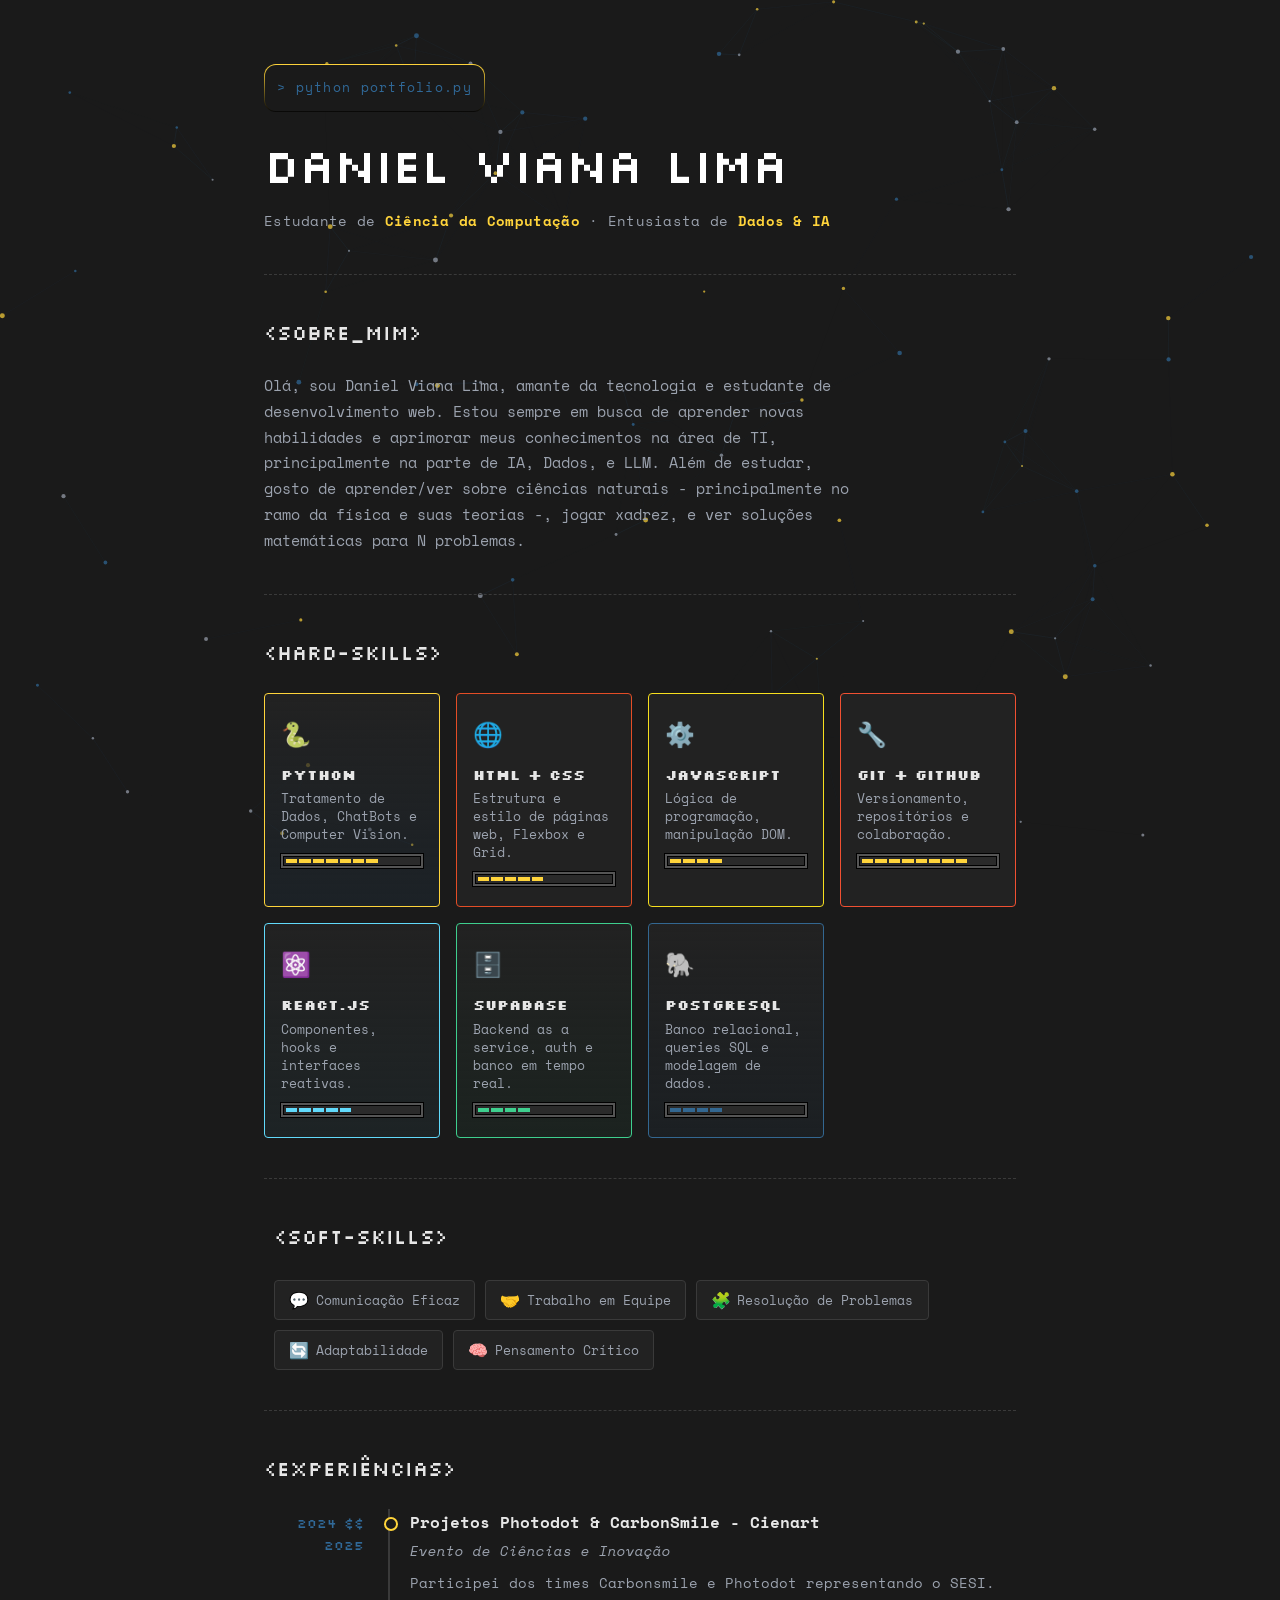
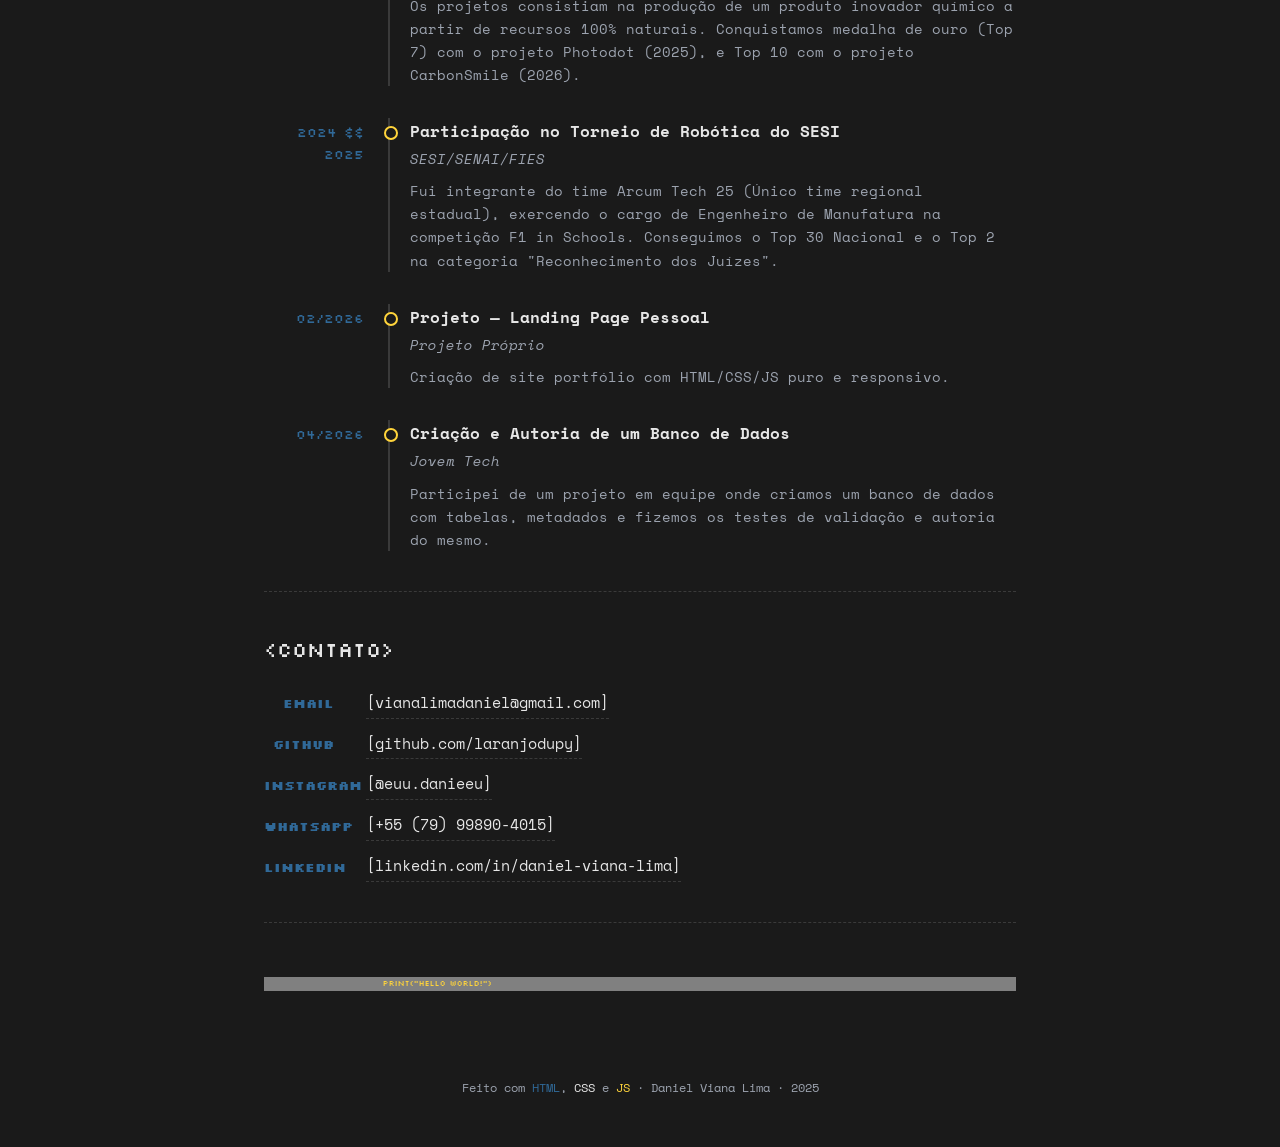
==== index.html @ 870e1e07 "fetch: atualizando algumas informações mal-feitas" ====
<!DOCTYPE html>
<html lang="pt-BR">
<head>
  <meta charset="UTF-8">
  <meta name="viewport" content="width=device-width, initial-scale=1.0">
  <title>Portfólio — Daniel</title>
  
  <!-- Importando Fontes Pixeladas e de Terminal -->
  <link rel="preconnect" href="https://fonts.googleapis.com">
  <link rel="preconnect" href="https://fonts.gstatic.com" crossorigin>
  <link href="https://fonts.googleapis.com/css2?family=Silkscreen:wght@400;700&family=Space+Mono:wght@400;700&display=swap" rel="stylesheet">
  <link rel="stylesheet" href="style.css">
  
</head>

<body>
  <!-- O Canvas para o background ficará no body para ficar no fundo dele-->
  <canvas id="bg-canvas"></canvas>

  <div class="container">
    
    <header>
      <div class="header-top borda-animada">
        <span class="prompt">&gt; python portfolio.py</span>
      </div>
      <h1 class="nome">Daniel Viana Lima</h1>
      <p class="cargo">
        Estudante de <em>Ciência da Computação</em> · Entusiasta de <em>Dados &amp; IA</em>
      </p>

    <hr class="divisor">

    <section class="sobre fade-section">
        <h2 class="secao-titulo">&lt;Sobre_Mim&gt;</h2>
        <p>
          Olá, sou Daniel Viana Lima, amante da tecnologia e estudante de desenvolvimento web. Estou sempre em busca de aprender novas habilidades e aprimorar meus conhecimentos na área de TI, principalmente na parte de IA, Dados, e LLM. Além de estudar, gosto de aprender/ver sobre ciências naturais - principalmente no ramo da física e suas teorias -, jogar xadrez, e ver soluções matemáticas para N problemas.
        </p>
    </section>

    <hr class="divisor">

    <section class="habilidades fade-section">
      <h2 class="secao-titulo">&lt;Hard-Skills&gt;</h2>
      <div class="habilidades-grid">
        
        <!-- [MOD] id adicionado para ativar o estilo #python_card já existente no CSS -->
        <div class="card-habilidade" id="python_card">
          <span class="icone">🐍</span>
          <h3>Python</h3>
          <p>Tratamento de Dados, ChatBots e Computer Vision.</p>
          <div class="container-barrinha style='max-width=100%'">
            <div class="barrinha-conhecimento" style="--conhecimento:1;">
              <span class="pixel"></span>
              <span class="pixel"></span>
              <span class="pixel"></span>
              <span class="pixel"></span>
              <span class="pixel"></span>
              <span class="pixel"></span>
              <span class="pixel"></span>
            </div>
          </div>
        </div>

        <!-- [MOD] id adicionado para borda colorida -->
        <div class="card-habilidade" id="card-html">
          <span class="icone">🌐</span>
          <h3>HTML + CSS</h3>
          <p>Estrutura e estilo de páginas web, Flexbox e Grid.</p>
          <div class="container-barrinha style='max-width=100%'">
            <div class="barrinha-conhecimento" style="--conhecimento: 1;">
              <span class="pixel"></span>
              <span class="pixel"></span>
              <span class="pixel"></span>
              <span class="pixel"></span>
              <span class="pixel"></span>
            </div>
          </div>
        </div>

        <!-- [MOD] id adicionado para borda colorida -->
        <div class="card-habilidade" id="card-js">
          <span class="icone">⚙️</span>
          <h3>JavaScript</h3>
          <p>Lógica de programação, manipulação DOM.</p>
          <div class="container-barrinha style='max-width=100%'">
            <div class="barrinha-conhecimento" style="--conhecimento: 1;">
              <span class="pixel"></span>
              <span class="pixel"></span>
              <span class="pixel"></span>
              <span class="pixel"></span>
            </div>
          </div>
        </div>

        <!-- [MOD] id adicionado para borda colorida -->
        <div class="card-habilidade" id="card-git">
          <span class="icone">🔧</span>
          <h3>Git + GitHub</h3>
          <p>Versionamento, repositórios e colaboração.</p>
          <div class="container-barrinha style='max-width=100%'">
            <div class="barrinha-conhecimento" style="--conhecimento: 1;">
              <span class="pixel"></span>
              <span class="pixel"></span>
              <span class="pixel"></span>
              <span class="pixel"></span>
              <span class="pixel"></span>
              <span class="pixel"></span>
              <span class="pixel"></span>
              <span class="pixel"></span>
            </div>
          </div>
        </div>

        <!-- [MOD] Card novo: React.js -->
        <div class="card-habilidade" id="card-react">
          <span class="icone">⚛️</span>
          <h3>React.js</h3>
          <p>Componentes, hooks e interfaces reativas.</p>
          <div class="container-barrinha">
            <div class="barrinha-conhecimento barrinha-react" style="--conhecimento: 1;">
              <span class="pixel"></span>
              <span class="pixel"></span>
              <span class="pixel"></span>
              <span class="pixel"></span>
              <span class="pixel"></span>
            </div>
          </div>
        </div>

        <!-- [MOD] Card novo: Supabase -->
        <div class="card-habilidade" id="card-supabase">
          <span class="icone">🗄️</span>
          <h3>Supabase</h3>
          <p>Backend as a service, auth e banco em tempo real.</p>
          <div class="container-barrinha">
            <div class="barrinha-conhecimento barrinha-supabase" style="--conhecimento: 1;">
              <span class="pixel"></span>
              <span class="pixel"></span>
              <span class="pixel"></span>
              <span class="pixel"></span>
            </div>
          </div>
        </div>

        <!-- [MOD] Card novo: PostgreSQL -->
        <div class="card-habilidade" id="card-postgres">
          <span class="icone">🐘</span>
          <h3>PostgreSQL</h3>
          <p>Banco relacional, queries SQL e modelagem de dados.</p>
          <div class="container-barrinha">
            <div class="barrinha-conhecimento barrinha-postgres" style="--conhecimento: 1;">
              <span class="pixel"></span>
              <span class="pixel"></span>
              <span class="pixel"></span>
              <span class="pixel"></span>
            </div>
          </div>
        </div>

      </div>
    </section>
    <hr class="divisor">
    <!-- SoftSkills (pegando de inspiração o portfolio do professor), vou trabalhar com cards também-->
     <section class="softskills">

      <div class="sskills">
        <h2 class="secao-titulo">&lt;Soft-Skills&gt;</h2>
        <!-- [MOD] soft-skills virou grade de caixas com ícone e hover -->
        <ul class="softskills-lista">
          <li class="softskill-item"><span class="sskill-icone">💬</span>Comunicação Eficaz</li>
          <li class="softskill-item"><span class="sskill-icone">🤝</span>Trabalho em Equipe</li>
          <li class="softskill-item"><span class="sskill-icone">🧩</span>Resolução de Problemas</li>
          <li class="softskill-item"><span class="sskill-icone">🔄</span>Adaptabilidade</li>
          <li class="softskill-item"><span class="sskill-icone">🧠</span>Pensamento Crítico</li>
        </ul>

      </div>
     </section>
    <hr class="divisor">

    <section class="experiencias fade-section">
      <h2 class="secao-titulo">&lt;Experiências&gt;</h2>
      <ul class="experiencias-lista">

        <li class="experiencia-item">
          <span class="exp-data">2024 &amp;&amp; 2025</span>
          <div class="exp-conteudo">
            <h3 class="exp-cargo">Projetos Photodot & CarbonSmile - Cienart</h3>
            <span class="exp-empresa">Evento de Ciências e Inovação</span>
            <p class="exp-descricao">Participei dos times Carbonsmile e Photodot representando o SESI. Os projetos consistiam na produção de um produto inovador químico a partir de recursos 100% naturais. Conquistamos medalha de ouro (Top 7) com o projeto Photodot (2025), e Top 10 com o projeto CarbonSmile (2026).</p>
          </div>
        </li>
        
        <!-- [MOD] Experiência nova — edite data, cargo, empresa e descrição -->
        <li class="experiencia-item">
          <span class="exp-data">2024 &amp;&amp; 2025</span>
          <div class="exp-conteudo">
            <h3 class="exp-cargo">Participação no Torneio de Robótica do SESI</h3>
            <span class="exp-empresa">SESI/SENAI/FIES</span>
            <p class="exp-descricao">Fui integrante do time Arcum Tech 25 (Único time regional estadual), exercendo o cargo de Engenheiro de Manufatura na competição F1 in Schools. Conseguimos o Top 30 Nacional e o Top 2 na categoria "Reconhecimento dos Juízes".</p>
          </div>
        </li>

        <li class="experiencia-item">
          <span class="exp-data">02/2026</span>
          <div class="exp-conteudo">
            <h3 class="exp-cargo">Projeto — Landing Page Pessoal</h3>
            <span class="exp-empresa">Projeto Próprio</span>
            <p class="exp-descricao">Criação de site portfólio com HTML/CSS/JS puro e responsivo.</p>
          </div>
        </li>


        <!-- [MOD] Experiência nova — edite data, cargo, empresa e descrição -->
        <li class="experiencia-item">
          <span class="exp-data">04/2026</span>
          <div class="exp-conteudo">
            <h3 class="exp-cargo">Criação e Autoria de um Banco de Dados</h3>
            <span class="exp-empresa">Jovem Tech</span>
            <p class="exp-descricao">Participei de um projeto em equipe onde criamos um banco de dados com tabelas, metadados e fizemos os testes de validação e autoria do mesmo.</p>
          </div>
        </li>
      </ul>
    </section>

    <hr class="divisor">

    <section class="contato fade-section">
      <h2 class="secao-titulo">&lt;Contato&gt;</h2>
      <ul class="contato-lista">
        <li>
          <span class="rotulo">Email</span>
          <a href="mailto:vianalimadaniel@gmail.com">[vianalimadaniel@gmail.com]</a>
        </li>
        <li>
          <span class="rotulo">GitHub</span>
          <a href="https://github.com/laranjodupy" target="_blank">[github.com/laranjodupy]</a>
        </li>
        <li>
          <span class="rotulo">Instagram</span>
          <a href="https://instagram.com/euu.danieeu" target="_blank" id="texto-rotulo">[@euu.danieeu]</a>
        </li>
        <!-- [MOD] contato WhatsApp adicionado -->
        <li>
          <span class="rotulo">WhatsApp</span>
          <a href="https://wa.me/5579998904015" target="_blank">[+55 (79) 99890-4015]</a>
        </li>
        <!-- [MOD] contato LinkedIn adicionado -->
        <li>
          <span class="rotulo">LinkedIn</span>
          <a href="https://www.linkedin.com/in/daniel-viana-lima-850b252ba/" target="_blank">[linkedin.com/in/daniel-viana-lima]</a>
        </li>
      </ul>
    </section>

    <hr class="divisor">
    <marquee direction="right" behavior="scroll" scrollamount="10" class="marquee">
    print("Hello World!")</marquee> <!-- Aprendendo a colocar a faixa que passa pra os lados ksakaks-->
    </header>
    <footer class="fade-section">
      <p>Feito com <span style="color: var(--python-azul)">HTML</span>, <span style="color: var(--cor-texto)">CSS</span> e <span style="color: var(--python-amarelo)">JS</span> · Daniel Viana Lima · 2025</p>
    </footer>

  </div>
  <script src='script.js' defer></script>
  <!--Aprendi que esse defer ai na tag script garante que o arquivo js só vai ser carregado após o DOM, mas o DOMContentLoaded dentro do js já é uma tomada de segurança extra-->
</body>
</html>
---- style.css ----
/* =====================================================
   VARIÁVEIS GLOBAIS
   Tema Retrô Python - Dark Mode
===================================================== */

/*Tasks: (organizado por prioridade e separado por opção de fazer, nível de vontade ou conhecimento, e quantidade de tempo ksakskaks)
----------------------PRINCIPAIS-----------------------------------------

Colocar Header animado (algum comando aí que começa com m e da pra fazer no html sem choro) # FEITO!
Deixar o site mais pixelado (bordas, fundo sendo um wallpaper ou coisa parecida)  #FEITO!
Colocar uma seção de SOFTSKILLS que nem a do professor kkaksaks #feito mas incompleto
Deixar o site mais gamificado( barrinhas de conheicimento, barrinhas de conhecimento também pra denotar nível de conhecimento nas divs de cards-habilidade) #FEITO!
Adicionar um efeito de "carregamento" ou "boot" no início, como se o site estivesse iniciando um sistema operacional 
Colocar alguma animação de jogo da cobrinha de fundo ou algo parecido (relacionado ao python)
-------------------------ACHOQUEDÁ---------------------------------
Adicionar um canvas com partículas ou algo do tipo para dar um efeito mais dinâmico #FEITO!
Adicionar um efeito de glitch ou scanline para dar um toque mais "tech"
Adicionar um efeito de "terminal" onde o texto aparece como se estivesse sendo digitado
------------------------------ Organização ------------------------
Colocar as cores avulsas pelo código dentro da :root e evitar encher de cores.

*/
:root {
  /* Fundo Escuro (Estilo Terminal) */
  --cor-fundo:        #1a1a1a;
  --cor-fundo-suave:  #222222; /* Para cards */
  
  /* Texto e Contraste */
  --cor-texto:        #e6e6e6; /* Cinza bem claro, quase branco */
  --cor-texto-sec:    #9ca3af; /* Cinza médio para metadados */
  
  /* Cores Oficiais Python (Blue & Yellow) */
  --python-azul:      #306998;
  --python-amarelo:   #FFD43B;
  --cor-destaque:     var(--python-amarelo); /* Acento principal */

  /* Bordas */
  --cor-borda:        #3a3a3a;

  /* Fontes */
  --fonte-titulo:     'Silkscreen', monospace;
  --fonte-corpo:      'Space Mono', monospace;

  /* Layout */
  --largura-max:      800px; /* Aumentei um pouco para melhor leitura */
  --espacamento:      2.5rem;

  /* [MOD] Cores das tecnologias novas e existentes — centralizadas na :root */
  --cor-html:         #e44d26;
  --cor-js:           #f7df1e;
  --cor-git:          #f05032;
  --cor-react:        #61dafb;
  --cor-supabase:     #3ecf8e;
  --cor-postgres:     #336791;
}

/* =====================================================
   RESET BÁSICO
===================================================== */
* {
  margin: 0;
  padding: 0;
  box-sizing: border-box;
}

/* =====================================================
   HTML DA PÁGINA
===================================================== */
html {
  cursor: url('imagens/cursorpy.png'), auto;
  
}

/* Seus hovers continuam funcionando normalmente */
a:hover, button:hover, .card-habilidade:hover {
  cursor: url('imagens/cursorpy.png'), auto; /* ou text, grab, etc. */
}

/* =====================================================
   CORPO DA PÁGINA
===================================================== */
body {
  background-color: var(--cor-fundo);
  color: var(--cor-texto);
  font-family: var(--fonte-corpo);
  font-size: 15px; /* Um pouco menor para fontes monoespaçadas */
  line-height: 1.7;
  overflow-x: hidden; /* Evita scroll horizontal acidental */
}

#bg-canvas {
  position: fixed;        /* 🔑 Relativo à viewport, não ao documento */
  top: 0;
  left: 0;
  width: 100vw;
  height: 100vh;
  z-index: -1;            /* Fica atrás do conteúdo, mas acima do fundo do body */
  pointer-events: none;   /* Permite clicar/selecionar texto por cima */
  display: block;         /* Remove o espaçamento inline padrão de <canvas> */
}

/* Container central */
.container {
  max-width: var(--largura-max);
  margin: 0 auto;
  padding: 0 1.5rem;
  position: relative;
  z-index: 1; /* Garante que o conteúdo fique acima do canvas */
}

/* Linha divisória */
.divisor {
  border: none;
  border-top: 1px dashed var(--cor-borda); /* Dashed para estilo tech/retrô */
  margin: var(--espacamento) 0;
}

/* =====================================================
   CABEÇALHO
===================================================== */
header {
  padding: 4rem 0 2rem;
}

/* Prompt de comando simulado */
.header-top {
  margin-bottom: 1.5rem;
  font-size: 0.8rem;
  color: var(--python-azul);
  letter-spacing: 0.1em;
}
.marquee {
  font-family: var(--fonte-titulo);
  font-size: 0.5rem;
  color: var(--cor-destaque);
  margin-top: 0.9rem;
  background-color: grey;
}
.nome {
  font-family: var(--fonte-titulo);
  font-size: clamp(2rem, 5vw, 3rem);
  font-weight: 400;
  line-height: 1.2;
  letter-spacing: -1px;
  margin-bottom: 1rem;
  color: #ffffff; /* Branco puro para máximo destaque no fundo escuro */
}

.cargo {
  font-size: 0.9rem;
  font-weight: 400;
  color: var(--cor-texto-sec);
  letter-spacing: 0.02em;
}

.cargo em {
  font-style: normal; /* Space Mono já tem um visual técnico */
  font-weight: 700;
  color: var(--cor-destaque);
}

/* =====================================================
   TÍTULOS DE SEÇÃO
===================================================== */
.secao-titulo {
  font-family: var(--fonte-titulo);
  font-size: 1.25rem; /* Tamanho ajustado para pixel fonts não ficarem gigantes */
  font-weight: 400;
  margin-bottom: 1.5rem;
  color: var(--cor-texto);
}

/* =====================================================
   SEÇÃO: SOBRE MIM
===================================================== */
.sobre p {
  color: var(--cor-texto-sec);
  font-size: 0.95rem;
  max-width: 65ch; /* Otimizado para leitura */
}

.borda-animada {
  padding: 12px;
  height: fit-content;
  width: fit-content;
  border: 1px solid #0000;
  border-radius: 12px;
  background: linear-gradient(#1a1a1a, #1a1a1a) padding-box, linear-gradient(
        var(--angle),
        #070707,
        #FFD43B
      ) border-box;
  animation: 8s rotate linear infinite;
}
@keyframes rotate {
  to {
    --angle: 360deg;
  }
}


@property --angle{
  syntax: '<angle>';
  inherits: false;
  initial-value: 0deg;
}
/* =====================================================
   SEÇÃO: HABILIDADES
===================================================== */
.habilidades-grid {
  display: grid;
  grid-template-columns: repeat(auto-fit, minmax(140px, 1fr)); /* Responsivo automático */
  gap: 1rem;
}

.card-habilidade {
  background-color: var(--cor-fundo-suave);
  border: 1px solid var(--cor-borda);
  border-radius: 4px; /* Menos arredondado = mais retrô */
  padding: 1.25rem 1rem;

  transition: all 0.2s ease;
}

.card-habilidade:hover {
  transform: translateY(-3px);
  border-color: var(--python-azul);
  box-shadow: 4px 4px 0px var(--cor-borda); /* Sombra sólida estilo 8-bit */
}

/* Highlight para o card Python — border-color já existia, só corrigindo para funcionar com o id */
#python_card {
  border-color: var(--python-amarelo);
  background: linear-gradient(180deg, var(--cor-fundo-suave) 0%, rgba(48, 105, 152, 0.1) 100%);
}
#python_card:hover {
  border-color: var(--python-amarelo);
  box-shadow: 4px 4px 0px var(--python-amarelo);
}

/* [MOD] Bordas coloridas por tecnologia — todos os cards existentes e novos */
#card-html {
  border-color: var(--cor-html);
}
#card-html:hover {
  border-color: var(--cor-html);
  box-shadow: 4px 4px 0px var(--cor-html);
}

#card-js {
  border-color: var(--cor-js);
}
#card-js:hover {
  border-color: var(--cor-js);
  box-shadow: 4px 4px 0px var(--cor-js);
}

#card-git {
  border-color: var(--cor-git);
}
#card-git:hover {
  border-color: var(--cor-git);
  box-shadow: 4px 4px 0px var(--cor-git);
}

#card-react {
  border-color: var(--cor-react);
  background: linear-gradient(180deg, var(--cor-fundo-suave) 0%, rgba(97, 218, 251, 0.05) 100%);
}
#card-react:hover {
  border-color: var(--cor-react);
  box-shadow: 4px 4px 0px var(--cor-react);
}

#card-supabase {
  border-color: var(--cor-supabase);
  background: linear-gradient(180deg, var(--cor-fundo-suave) 0%, rgba(62, 207, 142, 0.05) 100%);
}
#card-supabase:hover {
  border-color: var(--cor-supabase);
  box-shadow: 4px 4px 0px var(--cor-supabase);
}

#card-postgres {
  border-color: var(--cor-postgres);
  background: linear-gradient(180deg, var(--cor-fundo-suave) 0%, rgba(51, 103, 145, 0.08) 100%);
}
#card-postgres:hover {
  border-color: var(--cor-postgres);
  box-shadow: 4px 4px 0px var(--cor-postgres);
}

.card-habilidade .icone {
  font-size: 1.5rem;
  display: block;
  margin-bottom: 0.5rem;
  filter: grayscale(20%);
}

.card-habilidade h3 {
  font-family: var(--fonte-titulo); /* Títulos dos cards também em pixel */
  font-size: 0.85rem;
  margin-bottom: 0.3rem;
  color: var(--cor-texto);
}

.card-habilidade p {
  font-size: 0.8rem;
  color: var(--cor-texto-sec);
  line-height: 1.4;
}
/* =====================================================
   SEÇÃO: BARRINHA DE CONHECIMENTO (BENEVIDES, QUE IDEIA DE CACHORRO VIU, VOU FAZER SO PQ ACHEI LEGAL, E !NAO, É PORQUE VOCÊ É UMA INSPIRAÇÃO BLZ!?) 
===================================================== */
.container-barrinha{
  width: 100%; /*Entendi que quando eu faço isso, ele vai até 100% de width de onde ele ta dentro, e nao da pagina toda, massa.*/
  max-width: 320px; /*definir o maximo aq ne pra n virar bagunça*/
  margin: 0 auto; /*centralizando para os casos do tamanho do card for maior que o max-width*/
}

.barrinha-conhecimento{
  --conhecimento: 7; /*Declaração da variável (é interessante porque ela pode ser sobrescrita se eu definir ela inline la no html, top)*/
  --cor-cheio: var(--python-amarelo);
  --cor-vazio: #2a2a2a;
  --cor-borda: #555;
  /*aí só definindo algumas coreszinhas ne*/

  /*Grid interno: 10 colunas iguais:*/
  display: grid;
  grid-template-columns: repeat(10,1fr); /*definindo o tamanho das colunas e quantas vão ser (só não entendo muito porque tenho que definir a quantidade vey)*/
  gap: 2px; /* espaço entre pixels*/
  padding: 3px; /*espessura interna da moldura*/

  /*dimensionando aq abaixo*/
  width: 100%;
  aspect-ratio: 10 / 1; /*esse aqui é massa, ele mantém a proporção de barra longa, sendo o 10 o comprimento, e o 1 a largura (ambos em pixels) */
  margin-top: 10px; /*só pra n ficar muito colado no texto tlg*/

  /*não peguei muito bem o box-shadow mas aqui eu faço a moldura pixelada*/
  border: 2px solid var(--cor-borda);
  box-shadow: 0 0 0 1px #000, inset 0 0 0 1px #000;
  background-color: var(--cor-vazio);
}
.pixel{
  width:100%;
  height: 100%;
  background-color: var(--python-amarelo);
  transition: background-color 0.15s step-end;
   /*fazendo uma transição estilo retrô (achei engraçado que pode deixar sem o zero na frente do tempo kkkk, o dev salvando 0.100ms de tempo com essa funcionalidade super importante)*/

}

/* [MOD] Cor dos pixels das barrinhas dos cards novos, combinando com a borda de cada um */
.barrinha-react .pixel   { background-color: var(--cor-react); }
.barrinha-supabase .pixel { background-color: var(--cor-supabase); }
.barrinha-postgres .pixel { background-color: var(--cor-postgres); }

/* =====================================================
   SEÇÃO: SOFTSKILLS
===================================================== */
.sskills {
  display: flex;
  flex-direction: column;
  gap: 0.2rem;
  margin-left: 10px;
}

/* [MOD] Soft-skills virou grade de caixas com hover estilo retro */
.softskills-lista {
  list-style: none;
  display: flex;
  flex-wrap: wrap;
  gap: 0.6rem;
}

.softskill-item {
  display: flex;
  align-items: center;
  gap: 0.4rem;
  background-color: var(--cor-fundo-suave);
  border: 1px solid var(--cor-borda);
  border-radius: 4px;
  padding: 0.5rem 0.9rem;
  font-family: var(--fonte-corpo);
  font-size: 0.82rem;
  color: var(--cor-texto-sec);
  cursor: default;
  transition: border-color 0.2s ease, color 0.2s ease, transform 0.2s ease, box-shadow 0.2s ease;
}

.softskill-item:hover {
  border-color: var(--python-amarelo);
  color: var(--cor-texto);
  transform: translateY(-2px);
  box-shadow: 3px 3px 0px var(--python-amarelo);
}

.sskill-icone {
  font-size: 1rem;
  line-height: 1;
}
/* =====================================================
   SEÇÃO: EXPERIÊNCIAS
===================================================== */
.experiencias-lista {
  list-style: none;
  display: flex;
  flex-direction: column;
  gap: 2rem;
}

.experiencia-item {
  display: grid;
  grid-template-columns: 100px 1fr;
  gap: 0 1.5rem;
}

.exp-data {
  font-size: 0.8rem;
  color: var(--python-azul);
  padding-top: 4px;
  text-align: right;
  font-family: var(--fonte-titulo);
}

.exp-conteudo {
  border-left: 2px solid var(--cor-borda);
  padding-left: 1.25rem;
  position: relative;
}

/* Bolinha da timeline */
.exp-conteudo::before {
  content: '';
  position: absolute;
  left: -6px;
  top: 8px;
  width: 10px;
  height: 10px;
  background-color: var(--cor-fundo);
  border: 2px solid var(--cor-destaque);
  border-radius: 50%;
}

.exp-cargo {
  font-size: 1rem;
  font-weight: 700;
  color: var(--cor-texto);
  margin-bottom: 0.2rem;
}

.exp-empresa {
  font-size: 0.85rem;
  color: var(--cor-texto-sec);
  margin-bottom: 0.5rem;
  display: block;
  font-style: italic;
}

.exp-descricao {
  font-size: 0.9rem;
  color: var(--cor-texto-sec);
  line-height: 1.6;
}

/* =====================================================
   SEÇÃO: CONTATO
===================================================== */
.contato-lista {
  list-style: none;
  display: flex;
  flex-direction: column;
  gap: 0.75rem;
}

.contato-lista li {
  display: flex;
  align-items: center;
  gap: 0.75rem;
  font-size: 0.95rem;
}

.contato-lista .rotulo {
  font-size: 0.8rem;
  color: var(--python-azul);
  width: 70px;
  flex-shrink: 0;
  font-weight: 700;
  font-family: var(--fonte-titulo);
  text-align: right;
}

.contato-lista a {
  color: var(--cor-texto);
  text-decoration: none;
  border-bottom: 1px dashed var(--cor-borda);
  padding-bottom: 2px;
  transition: all 0.2s ease;
  margin-left: 20px;
}

.contato-lista a:hover {
  color: var(--cor-destaque);
  border-bottom-color: var(--cor-destaque);
  padding-left: 4px; /* Efeito de deslocamento no hover */
}
/* =====================================================
   SEÇÃO: ANIMAÇÕES
===================================================== */

.fade-section {
  opacity: 0;
  transform: translateY(30px);
  transition: opacity 0.6s cubic-bezier(0.25, 0.46, 0.45, 0.94), transform 0.6s cubic-bezier(0.25, 0.46, 0.45, 0.94);

}

.fade-section.visible {
  opacity: 1;
  transform: translateY(0);
  
}
/* =====================================================
   RODAPÉ
===================================================== */
footer {
  padding: 3rem 0;
  font-size: 0.75rem;
  color: var(--cor-texto-sec);
  text-align: center;
}

/* =====================================================
   RESPONSIVIDADE
===================================================== */
@media (max-width: 600px) {
  .habilidades-grid {
    grid-template-columns: 1fr; /* 1 coluna no mobile */
  }
  .experiencia-item {
    grid-template-columns: 1fr;
  }
  
  .exp-data {
    text-align: left;
    margin-bottom: 0.25rem;
  }

  .contato-lista .rotulo {
    width: auto; /* Rótulos ajustáveis no mobile */
    text-align: left;
  }

}
@media(prefers-reduced-motion: reduce) {
  .fade-section {
    opacity: 1;
    transform: none;
    transition: none;
  }
};
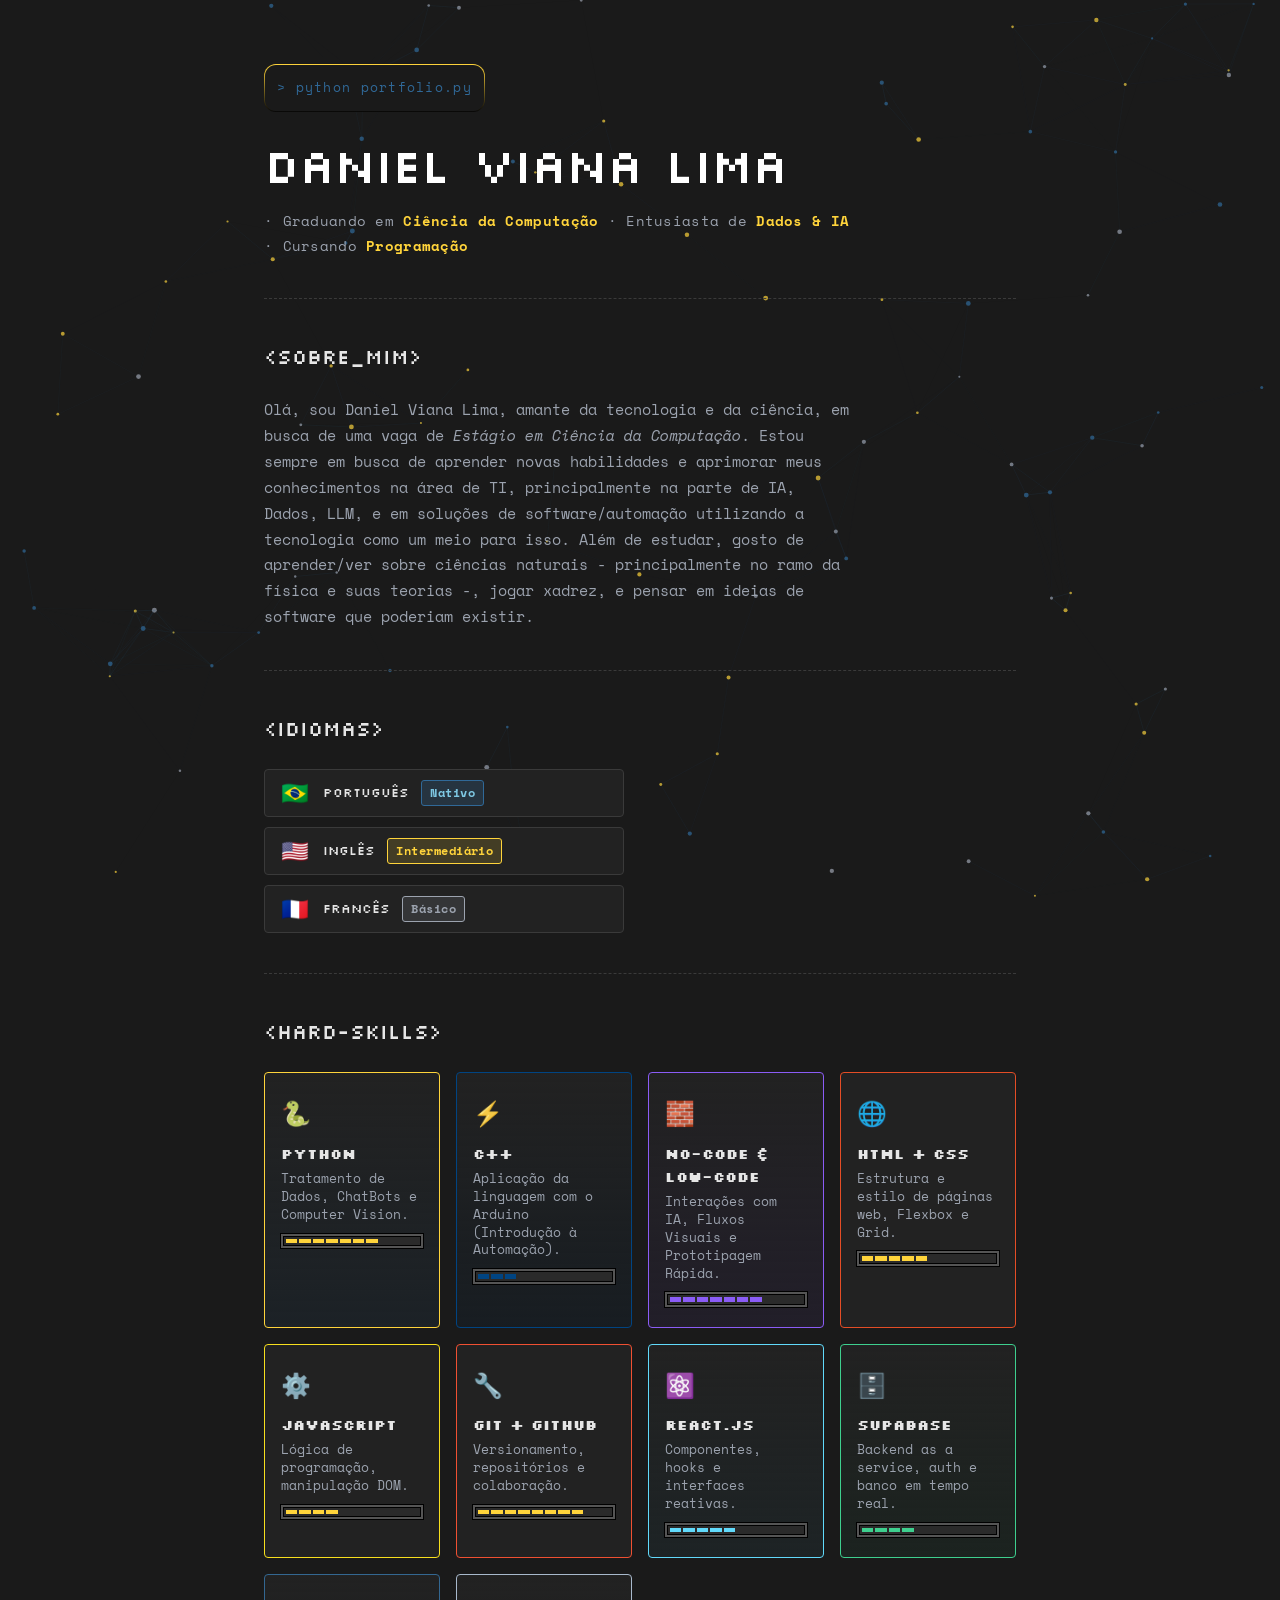
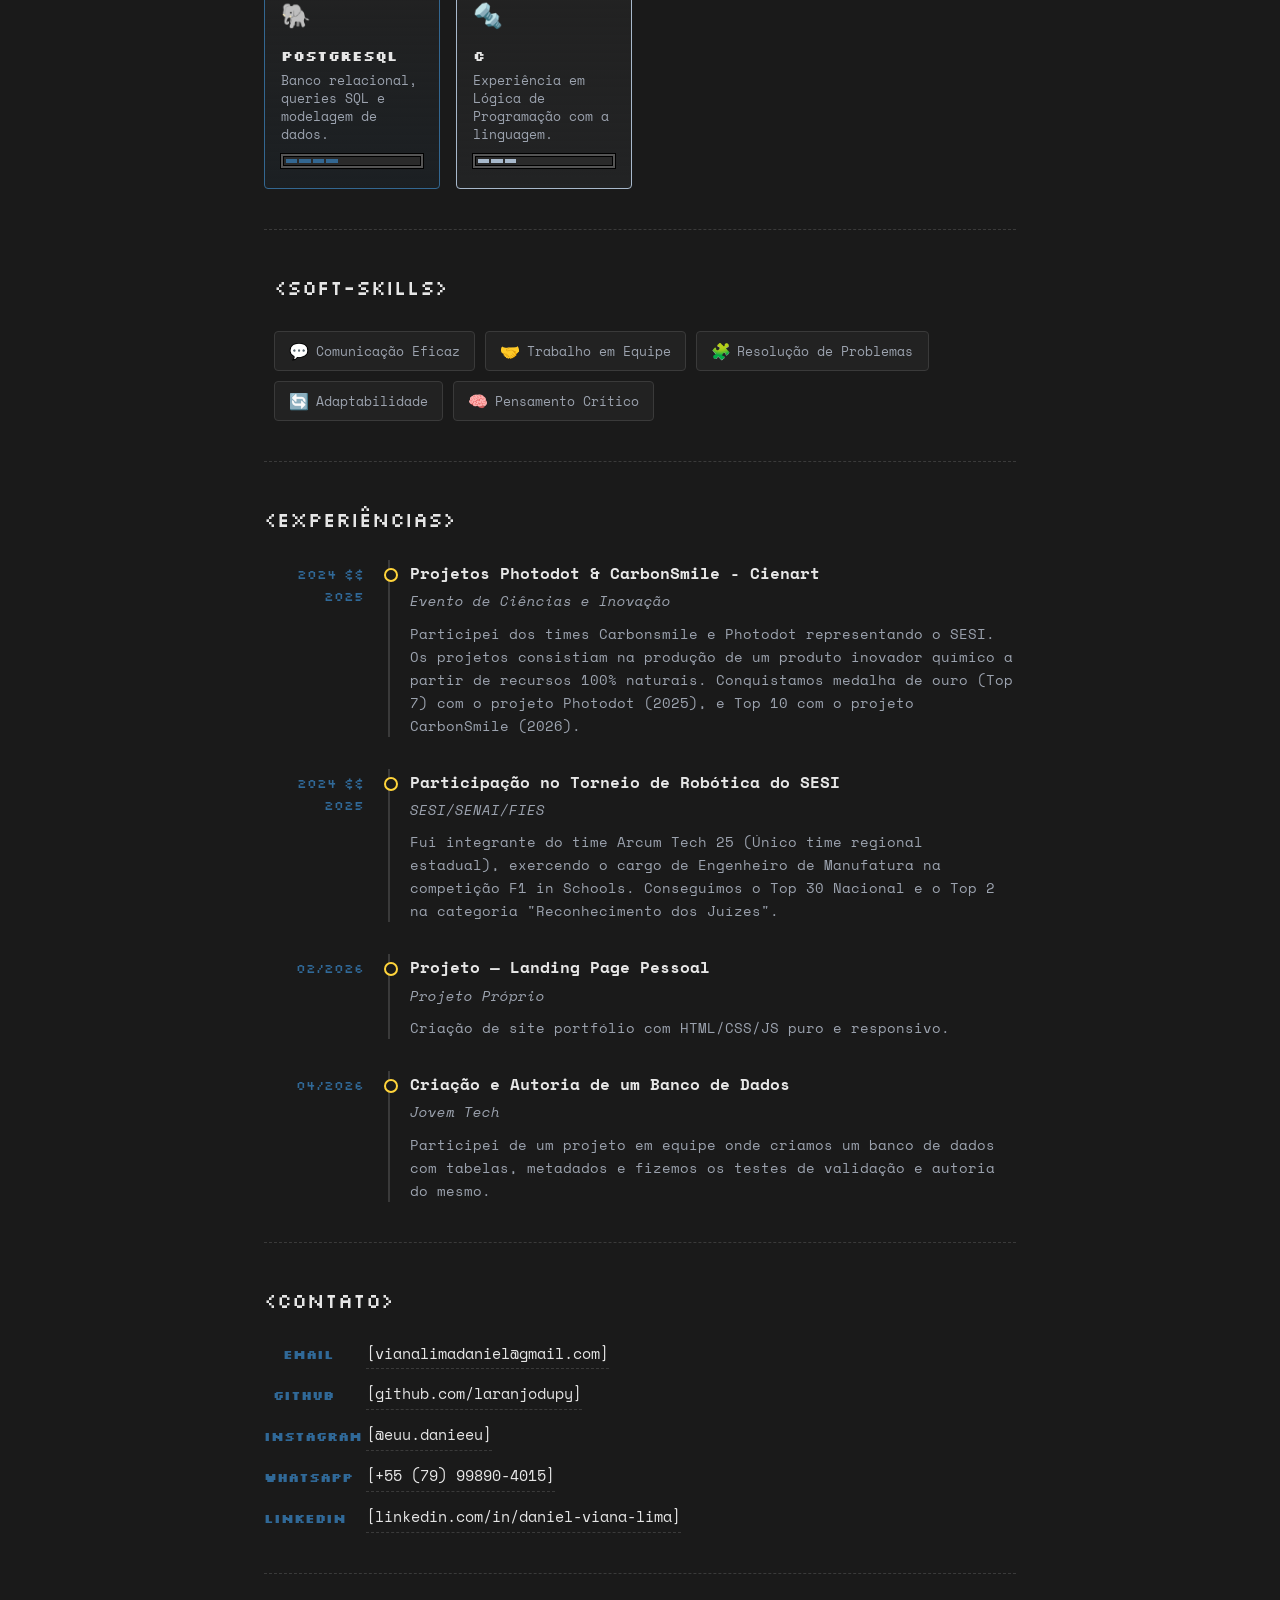
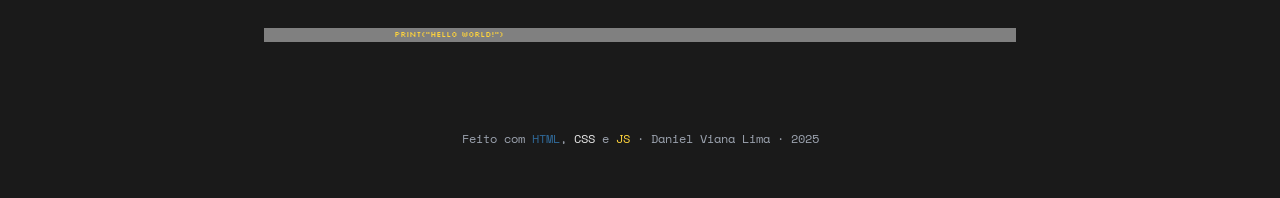
==== commit ee1ea6e7: "feat: atualizando os cards de hard-skills que esqueci de colocar ; fetch: consertando novamente as i" ====
--- a/index.html
+++ b/index.html
@@ -25,7 +25,7 @@
       </div>
       <h1 class="nome">Daniel Viana Lima</h1>
       <p class="cargo">
-        Estudante de <em>Ciência da Computação</em> · Entusiasta de <em>Dados &amp; IA</em>
+        · Graduando em <em>Ciência da Computação</em> · Entusiasta de <em>Dados &amp; IA</em> <br> · Cursando <em>Programação</em>
       </p>
 
     <hr class="divisor">
@@ -33,8 +33,42 @@
     <section class="sobre fade-section">
         <h2 class="secao-titulo">&lt;Sobre_Mim&gt;</h2>
         <p>
-          Olá, sou Daniel Viana Lima, amante da tecnologia e estudante de desenvolvimento web. Estou sempre em busca de aprender novas habilidades e aprimorar meus conhecimentos na área de TI, principalmente na parte de IA, Dados, e LLM. Além de estudar, gosto de aprender/ver sobre ciências naturais - principalmente no ramo da física e suas teorias -, jogar xadrez, e ver soluções matemáticas para N problemas.
+          Olá, sou Daniel Viana Lima, amante da tecnologia e da ciência, em busca de uma vaga de <em>Estágio em Ciência da Computação</em>. Estou sempre em busca de aprender novas habilidades e aprimorar meus conhecimentos na área de TI, principalmente na parte de IA, Dados, LLM, e em soluções de software/automação utilizando a tecnologia como um meio para isso. Além de estudar, gosto de aprender/ver sobre ciências naturais - principalmente no ramo da física e suas teorias -, jogar xadrez, e pensar em ideias de software que poderiam existir.
         </p>
+    </section>
+
+    <hr class="divisor">
+
+    <!-- [MOD] Seção Idiomas adicionada -->
+    <section class="idiomas fade-section">
+      <h2 class="secao-titulo">&lt;Idiomas&gt;</h2>
+      <ul class="idiomas-lista">
+
+        <li class="idioma-item">
+          <span class="idioma-bandeira">🇧🇷</span>
+          <div class="idioma-info">
+            <span class="idioma-nome">Português</span>
+            <span class="idioma-nivel nivel-nativo">Nativo</span>
+          </div>
+        </li>
+
+        <li class="idioma-item">
+          <span class="idioma-bandeira">🇺🇸</span>
+          <div class="idioma-info">
+            <span class="idioma-nome">Inglês</span>
+            <span class="idioma-nivel nivel-intermediario">Intermediário</span>
+          </div>
+        </li>
+
+        <li class="idioma-item">
+          <span class="idioma-bandeira">🇫🇷</span>
+          <div class="idioma-info">
+            <span class="idioma-nome">Francês</span>
+            <span class="idioma-nivel nivel-basico">Básico</span>
+          </div>
+        </li>
+
+      </ul>
     </section>
 
     <hr class="divisor">
@@ -61,6 +95,37 @@
           </div>
         </div>
 
+        <!-- [MOD] Card novo: C++ -->
+        <div class="card-habilidade" id="card-cpp">
+          <span class="icone">⚡</span>
+          <h3>C++</h3>
+          <p>Aplicação da linguagem com o Arduino (Introdução à Automação).</p>
+          <div class="container-barrinha">
+            <div class="barrinha-conhecimento barrinha-cpp" style="--conhecimento: 1;">
+              <span class="pixel"></span>
+              <span class="pixel"></span>
+              <span class="pixel"></span>
+            </div>
+          </div>
+        </div>
+
+        <div class="card-habilidade" id="card-nocode">
+          <span class="icone">🧱</span>
+          <h3>No-code & Low-Code</h3>
+          <p>Interações com IA, Fluxos Visuais e Prototipagem Rápida.</p>
+          <div class="container-barrinha">
+            <div class="barrinha-conhecimento barrinha-nocode" style="--conhecimento: 1;">
+              <span class="pixel"></span>
+              <span class="pixel"></span>
+              <span class="pixel"></span>
+              <span class="pixel"></span>
+              <span class="pixel"></span>
+              <span class="pixel"></span>
+              <span class="pixel"></span>
+            </div>
+          </div>
+        </div>
+
         <!-- [MOD] id adicionado para borda colorida -->
         <div class="card-habilidade" id="card-html">
           <span class="icone">🌐</span>
@@ -150,6 +215,20 @@
           <div class="container-barrinha">
             <div class="barrinha-conhecimento barrinha-postgres" style="--conhecimento: 1;">
               <span class="pixel"></span>
+              <span class="pixel"></span>
+              <span class="pixel"></span>
+              <span class="pixel"></span>
+            </div>
+          </div>
+        </div>
+
+        <!-- [MOD] Card novo: C -->
+        <div class="card-habilidade" id="card-c">
+          <span class="icone">🔩</span>
+          <h3>C</h3>
+          <p>Experiência em Lógica de Programação com a linguagem.</p>
+          <div class="container-barrinha">
+            <div class="barrinha-conhecimento barrinha-c" style="--conhecimento: 1;">
               <span class="pixel"></span>
               <span class="pixel"></span>
               <span class="pixel"></span>
--- a/style.css
+++ b/style.css
@@ -53,6 +53,10 @@
   --cor-react:        #61dafb;
   --cor-supabase:     #3ecf8e;
   --cor-postgres:     #336791;
+  /* [MOD] Cores dos cards novos */
+  --cor-c:            #a8b9cc;
+  --cor-cpp:          #004482;
+  --cor-nocode:       #8b5cf6;
 }
 
 /* =====================================================
@@ -291,6 +295,34 @@
   box-shadow: 4px 4px 0px var(--cor-postgres);
 }
 
+/* [MOD] Bordas coloridas — C, C++ e No-code */
+#card-c {
+  border-color: var(--cor-c);
+  background: linear-gradient(180deg, var(--cor-fundo-suave) 0%, rgba(168, 185, 204, 0.06) 100%);
+}
+#card-c:hover {
+  border-color: var(--cor-c);
+  box-shadow: 4px 4px 0px var(--cor-c);
+}
+
+#card-cpp {
+  border-color: var(--cor-cpp);
+  background: linear-gradient(180deg, var(--cor-fundo-suave) 0%, rgba(0, 68, 130, 0.08) 100%);
+}
+#card-cpp:hover {
+  border-color: var(--cor-cpp);
+  box-shadow: 4px 4px 0px var(--cor-cpp);
+}
+
+#card-nocode {
+  border-color: var(--cor-nocode);
+  background: linear-gradient(180deg, var(--cor-fundo-suave) 0%, rgba(139, 92, 246, 0.07) 100%);
+}
+#card-nocode:hover {
+  border-color: var(--cor-nocode);
+  box-shadow: 4px 4px 0px var(--cor-nocode);
+}
+
 .card-habilidade .icone {
   font-size: 1.5rem;
   display: block;
@@ -352,9 +384,74 @@
 }
 
 /* [MOD] Cor dos pixels das barrinhas dos cards novos, combinando com a borda de cada um */
-.barrinha-react .pixel   { background-color: var(--cor-react); }
+.barrinha-react .pixel    { background-color: var(--cor-react); }
 .barrinha-supabase .pixel { background-color: var(--cor-supabase); }
 .barrinha-postgres .pixel { background-color: var(--cor-postgres); }
+/* [MOD] Barrinhas dos cards C, C++ e No-code */
+.barrinha-c .pixel        { background-color: var(--cor-c); }
+.barrinha-cpp .pixel      { background-color: var(--cor-cpp); }
+.barrinha-nocode .pixel   { background-color: var(--cor-nocode); }
+
+/* =====================================================
+   SEÇÃO: IDIOMAS [MOD]
+===================================================== */
+.idiomas-lista {
+  list-style: none;
+  display: flex;
+  flex-direction: column;
+  gap: 0.6rem;
+}
+
+.idioma-item {
+  display: flex;
+  align-items: center;
+  gap: 0.9rem;
+  background-color: var(--cor-fundo-suave);
+  border: 1px solid var(--cor-borda);
+  border-radius: 4px;
+  padding: 0.65rem 1rem;
+  transition: border-color 0.2s ease, transform 0.2s ease, box-shadow 0.2s ease;
+  max-width: 360px;
+}
+
+.idioma-item:hover {
+  transform: translateX(4px);
+  border-color: var(--python-azul);
+  box-shadow: 3px 3px 0px var(--python-azul);
+}
+
+.idioma-bandeira {
+  font-size: 1.4rem;
+  line-height: 1;
+  flex-shrink: 0;
+}
+
+.idioma-info {
+  display: flex;
+  align-items: center;
+  gap: 0.75rem;
+  flex-wrap: wrap;
+}
+
+.idioma-nome {
+  font-family: var(--fonte-titulo);
+  font-size: 0.8rem;
+  color: var(--cor-texto);
+}
+
+.idioma-nivel {
+  font-size: 0.72rem;
+  font-family: var(--fonte-corpo);
+  padding: 2px 8px;
+  border-radius: 3px;
+  font-weight: 700;
+  letter-spacing: 0.04em;
+}
+
+/* Cores de nível — semáforo sutil */
+.nivel-nativo       { background-color: rgba(48, 105, 152, 0.25); color: #7ec8e3; border: 1px solid #306998; }
+.nivel-intermediario{ background-color: rgba(255, 212, 59, 0.15); color: var(--python-amarelo); border: 1px solid var(--python-amarelo); }
+.nivel-basico       { background-color: rgba(156, 163, 175, 0.15); color: var(--cor-texto-sec); border: 1px solid var(--cor-texto-sec); }
 
 /* =====================================================
    SEÇÃO: SOFTSKILLS
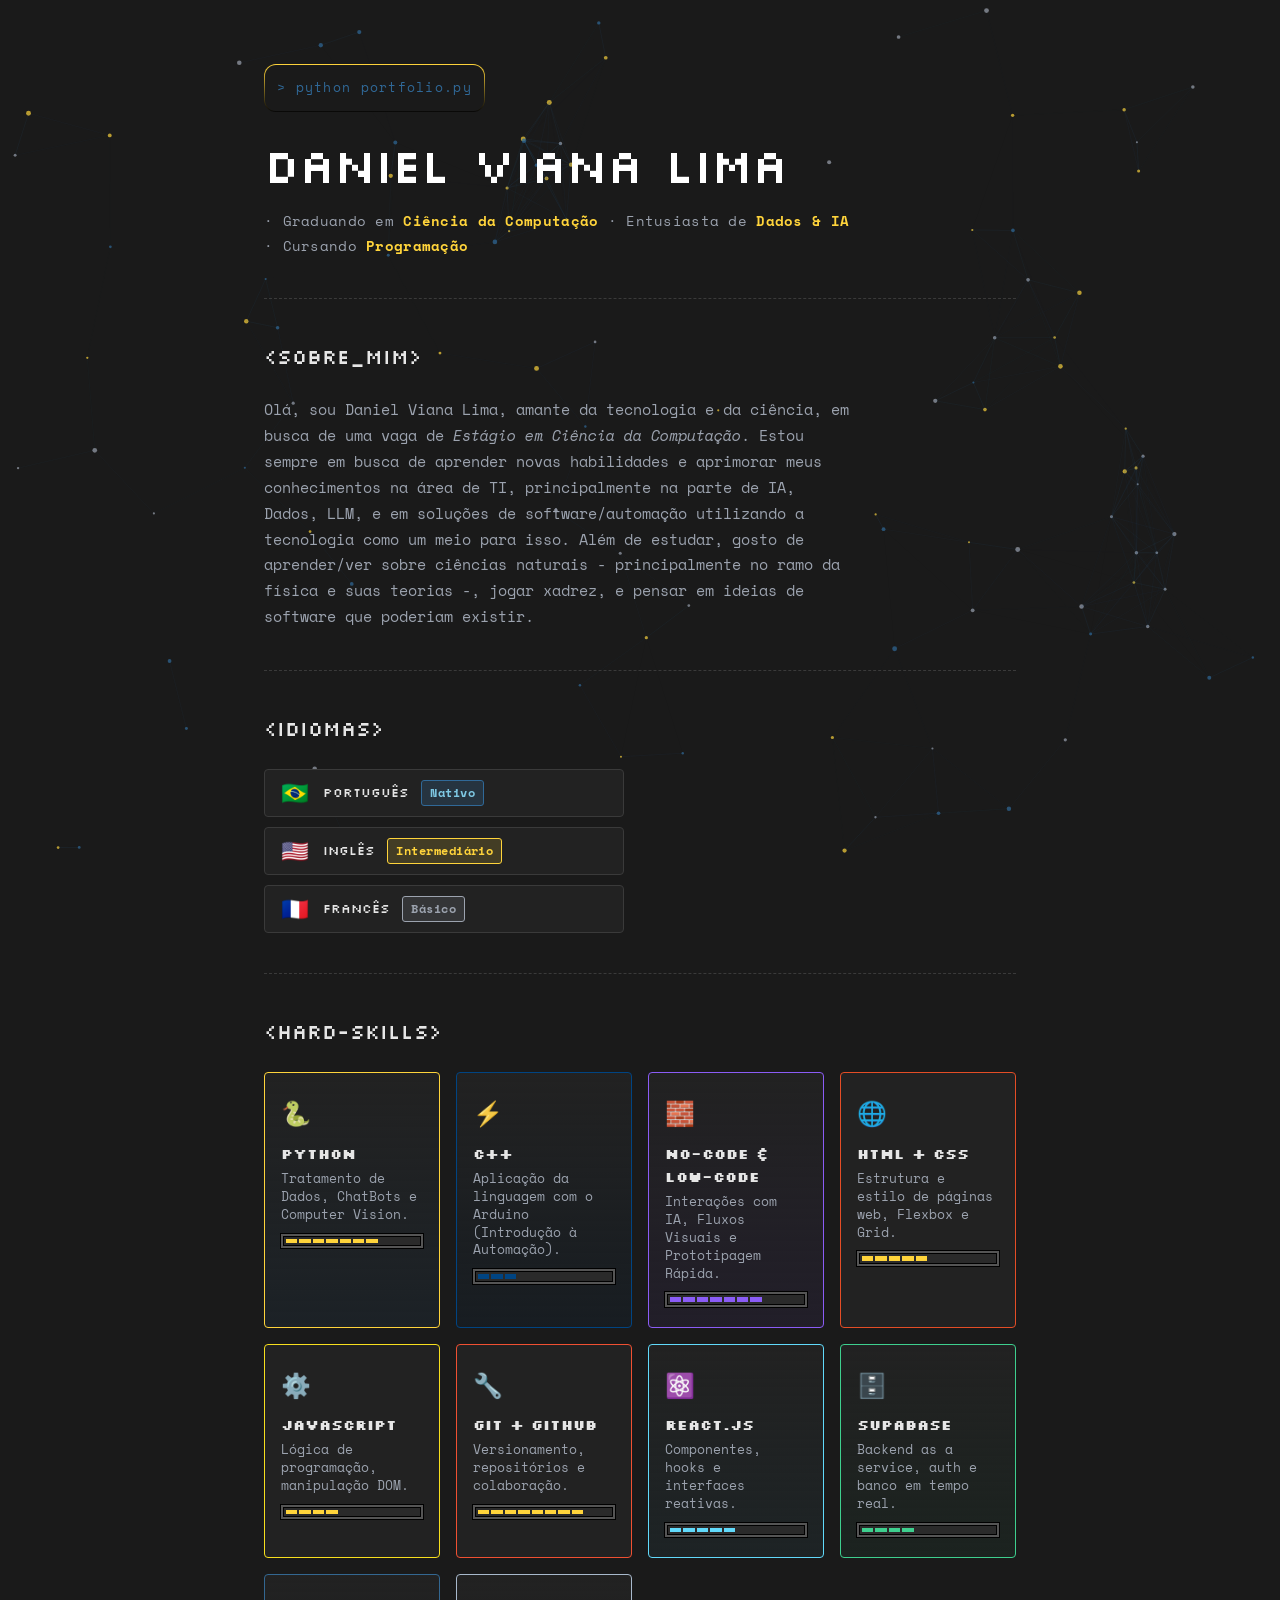
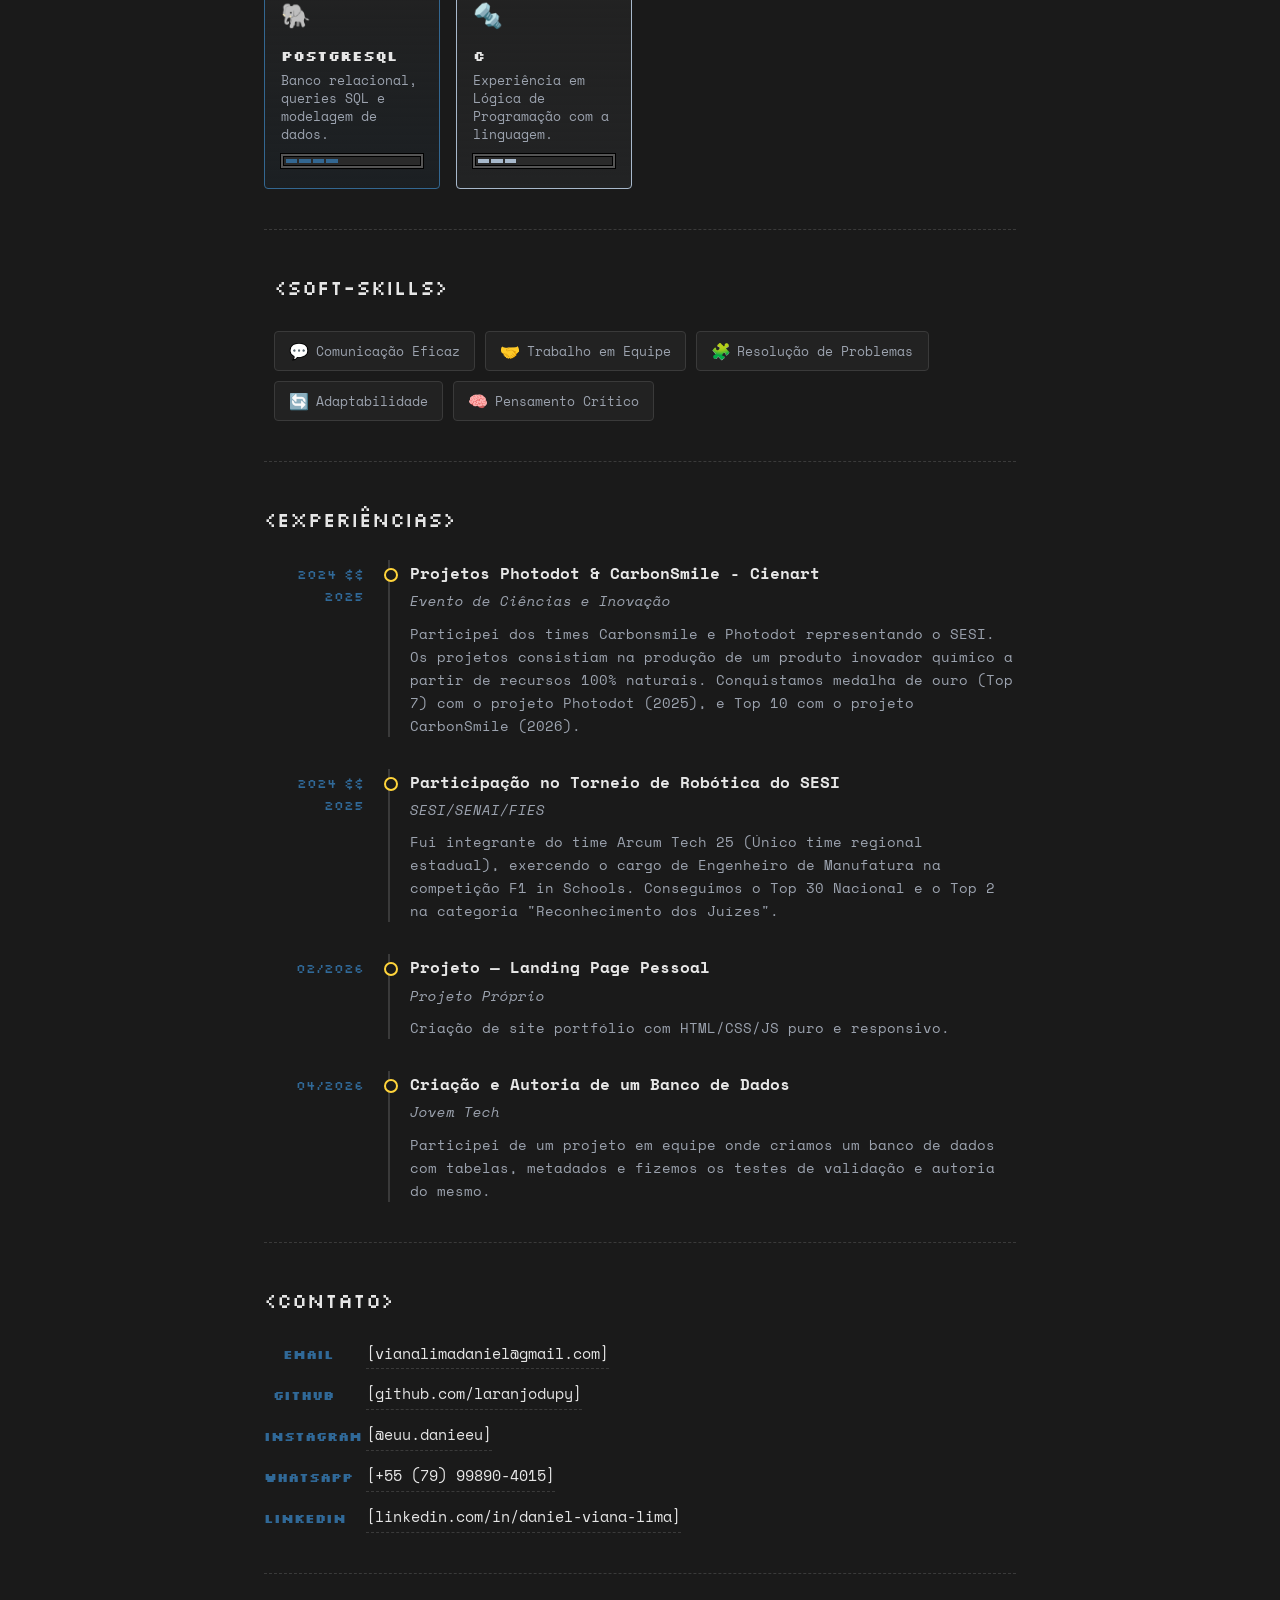
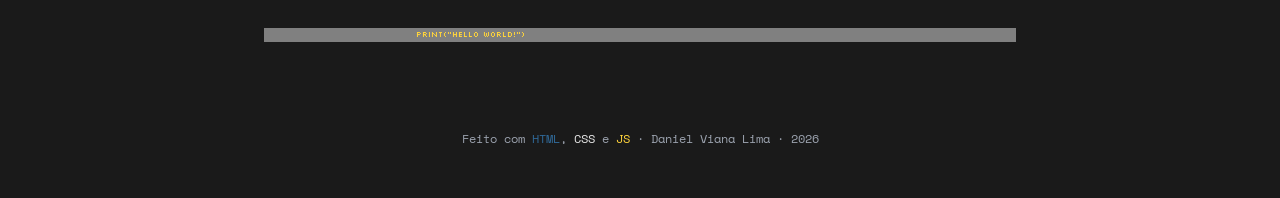
==== commit 245e822b: "mais um erro de digitação kkkkkkkkkkk" ====
--- a/index.html
+++ b/index.html
@@ -337,7 +337,7 @@
     print("Hello World!")</marquee> <!-- Aprendendo a colocar a faixa que passa pra os lados ksakaks-->
     </header>
     <footer class="fade-section">
-      <p>Feito com <span style="color: var(--python-azul)">HTML</span>, <span style="color: var(--cor-texto)">CSS</span> e <span style="color: var(--python-amarelo)">JS</span> · Daniel Viana Lima · 2025</p>
+      <p>Feito com <span style="color: var(--python-azul)">HTML</span>, <span style="color: var(--cor-texto)">CSS</span> e <span style="color: var(--python-amarelo)">JS</span> · Daniel Viana Lima · 2026</p>
     </footer>
 
   </div>
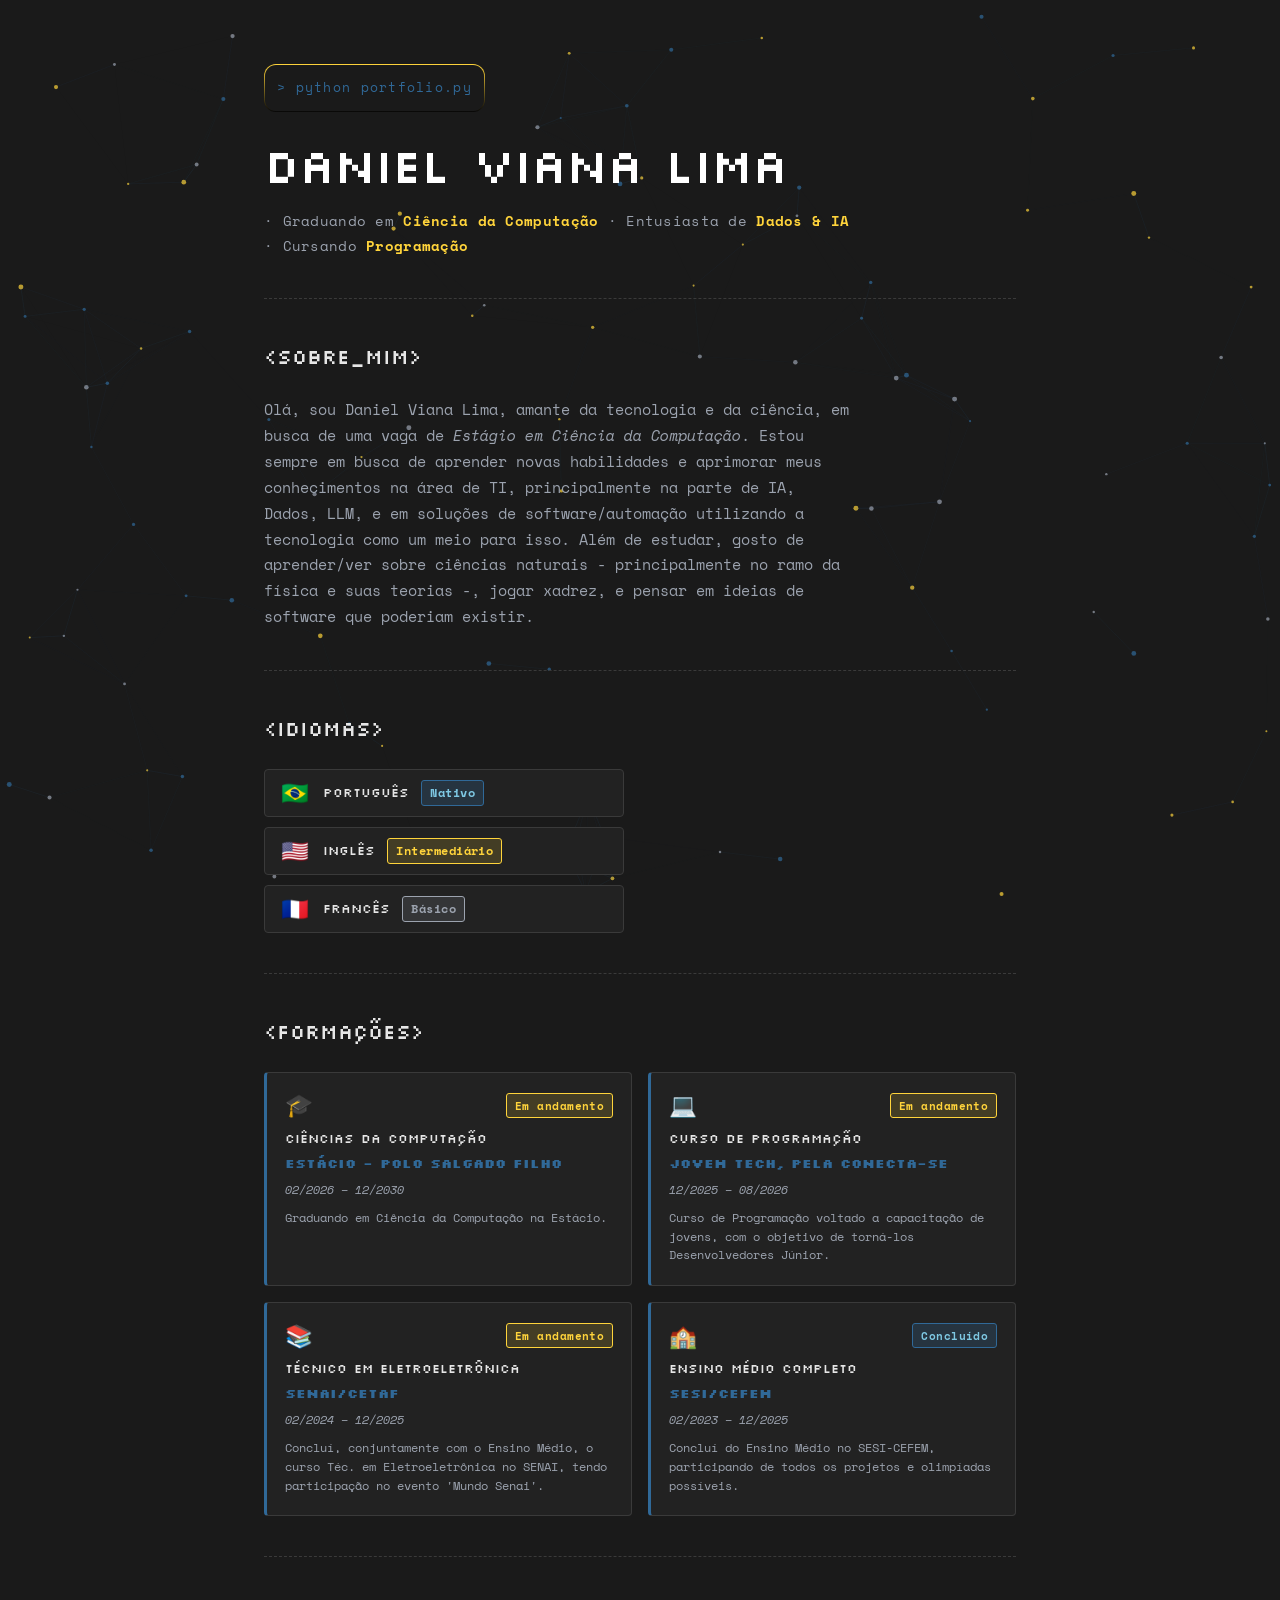
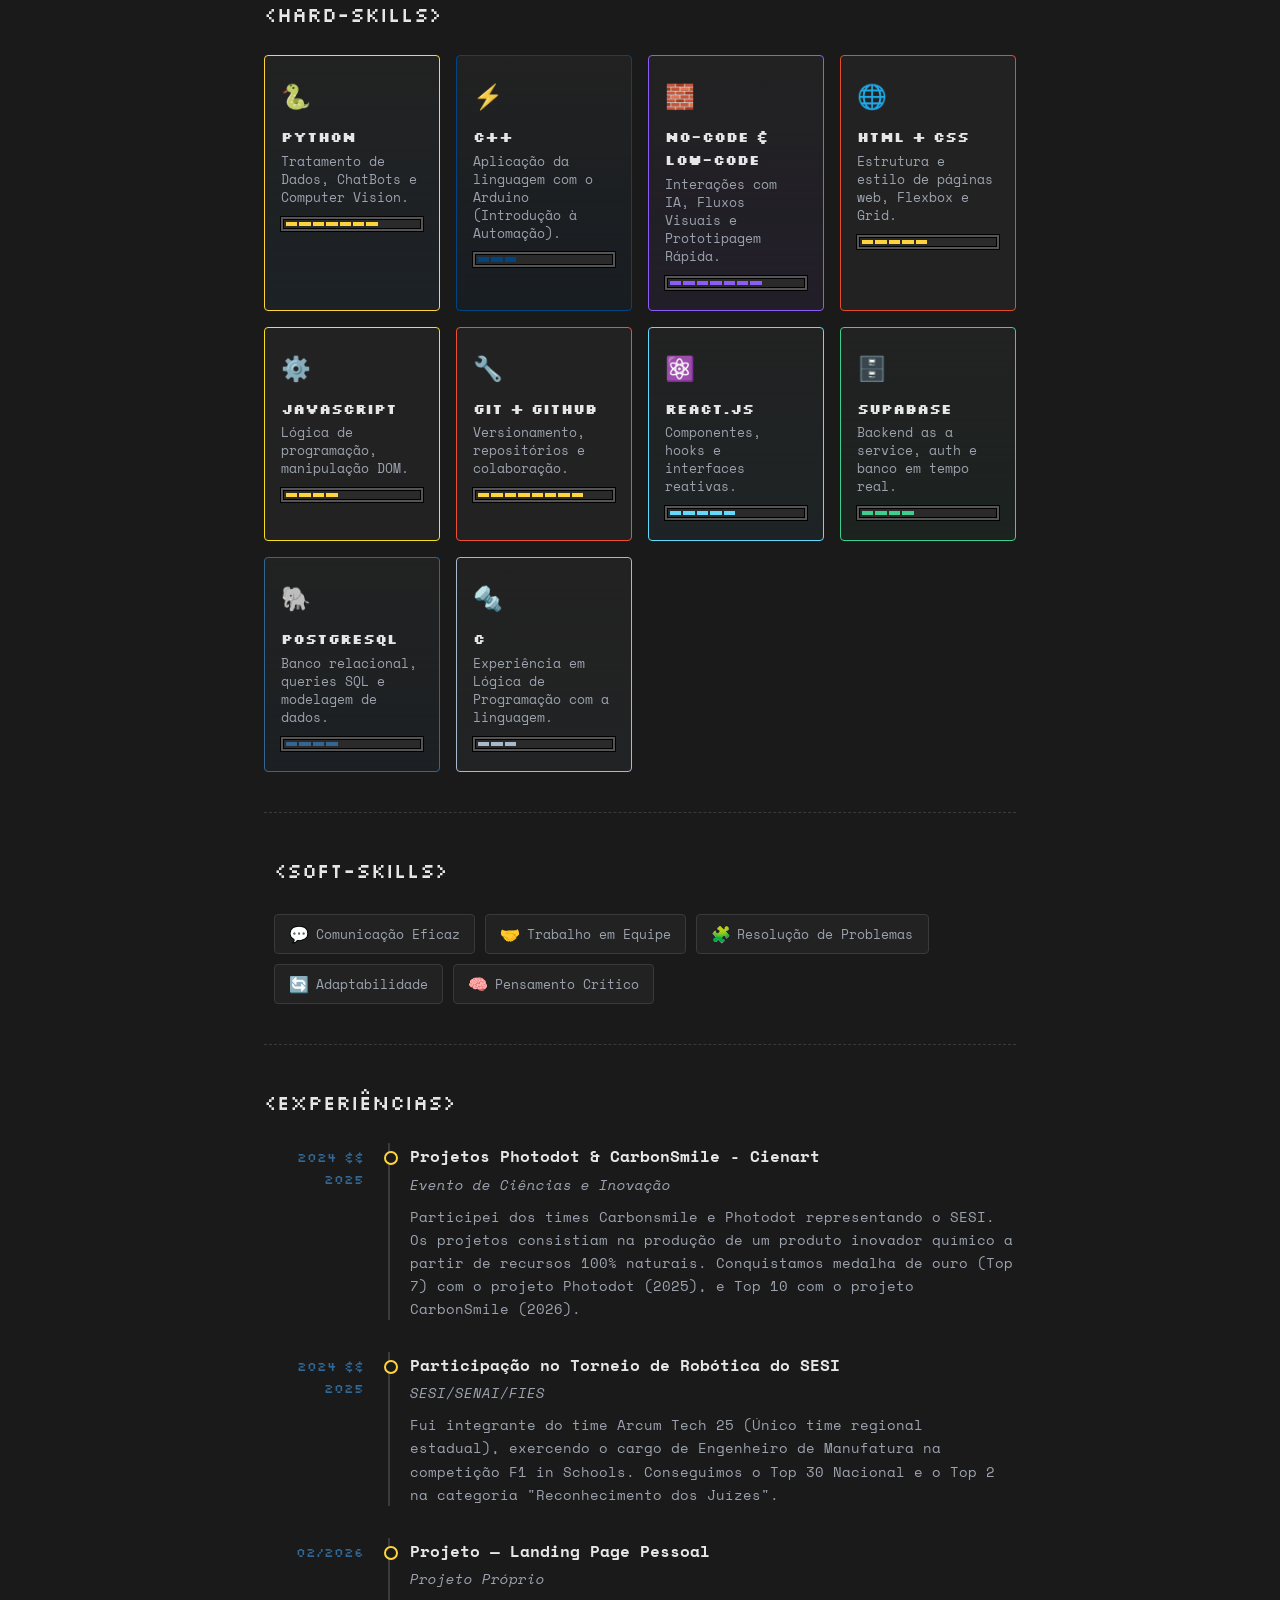
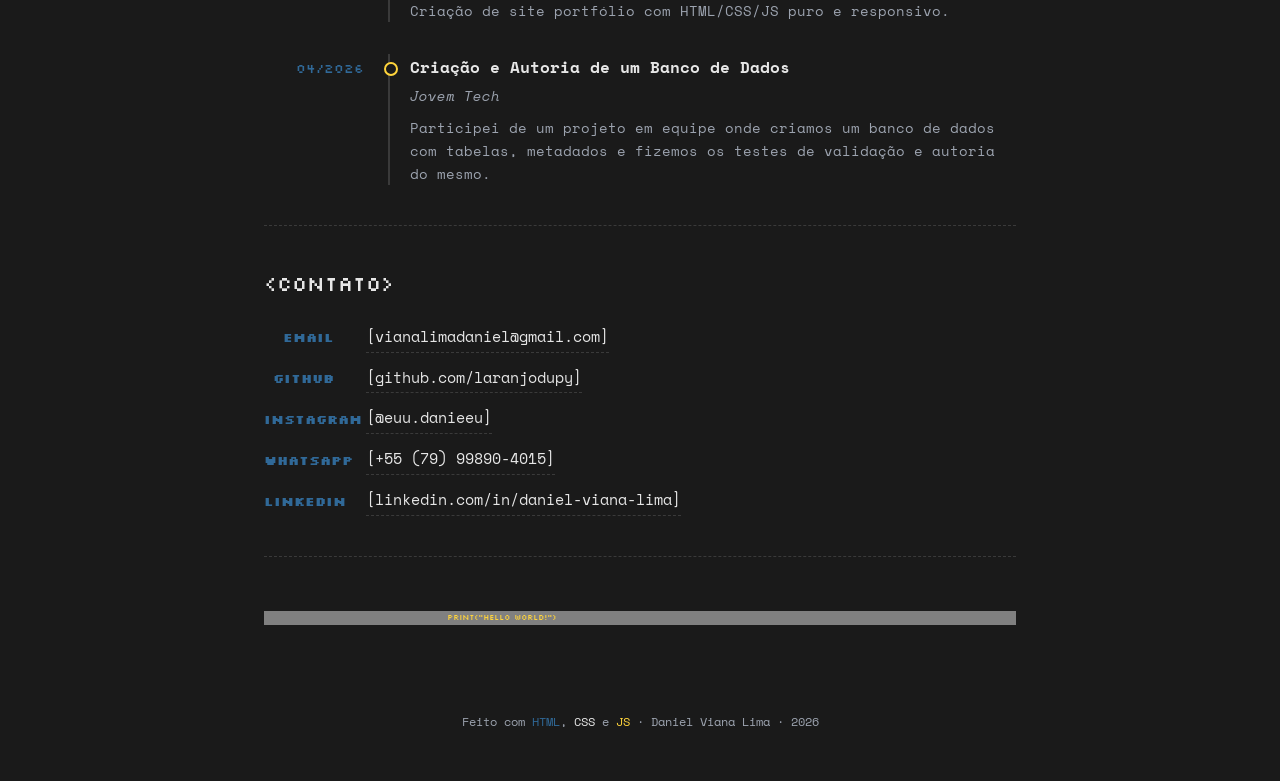
==== commit c81c2284: "feat: adicionando a seção de formações; Finalmente finalizando essa bomba meu Deus" ====
--- a/index.html
+++ b/index.html
@@ -73,6 +73,60 @@
 
     <hr class="divisor">
 
+    <!-- [MOD] Seção Formações adicionada -->
+    <section class="formacoes fade-section">
+      <h2 class="secao-titulo">&lt;Formações&gt;</h2>
+      <div class="formacoes-grid">
+
+        <div class="card-formacao">
+          <div class="formacao-header">
+            <span class="formacao-icone">🎓</span>
+            <span class="formacao-status status-andamento">Em andamento</span>
+          </div>
+          <h3 class="formacao-curso">Ciências da Computação</h3>
+          <span class="formacao-instituicao">Estácio - Polo Salgado Filho</span>
+          <span class="formacao-periodo">02/2026 – 12/2030</span>
+          <p class="formacao-desc">Graduando em Ciência da Computação na Estácio.</p>
+        </div>
+
+        <div class="card-formacao">
+          <div class="formacao-header">
+            <span class="formacao-icone">💻</span>
+            <span class="formacao-status status-andamento">Em andamento</span> 
+          </div>
+          <h3 class="formacao-curso">Curso de Programação</h3>
+          <span class="formacao-instituicao">Jovem Tech, pela Conecta-SE</span>
+          <span class="formacao-periodo">12/2025 – 08/2026</span>
+          <p class="formacao-desc">Curso de Programação voltado a capacitação de jovens, com o objetivo de torná-los Desenvolvedores Júnior.</p>
+        </div>
+
+        <div class="card-formacao">
+          <div class="formacao-header">
+            <span class="formacao-icone">📚</span>
+            <span class="formacao-status status-andamento">Em andamento</span>
+          </div>
+          <h3 class="formacao-curso">Técnico em Eletroeletrônica</h3>
+          <span class="formacao-instituicao">SENAI/CETAF</span>
+          <span class="formacao-periodo">02/2024 – 12/2025</span>
+          <p class="formacao-desc">Concluí, conjuntamente com o Ensino Médio, o curso Téc. em Eletroeletrônica no SENAI, tendo participação no evento 'Mundo Senai'.</p>
+        </div>
+
+        <div class="card-formacao">
+          <div class="formacao-header">
+            <span class="formacao-icone">🏫</span>
+            <span class="formacao-status status-concluido">Concluído</span>
+          </div>
+          <h3 class="formacao-curso">Ensino Médio Completo</h3>
+          <span class="formacao-instituicao">SESI/CEFEM</span>
+          <span class="formacao-periodo">02/2023 – 12/2025</span>
+          <p class="formacao-desc">Concluí do Ensino Médio no SESI-CEFEM, participando de todos os projetos e olimpíadas possíveis.</p>
+        </div>
+
+      </div>
+    </section>
+
+    <hr class="divisor">
+
     <section class="habilidades fade-section">
       <h2 class="secao-titulo">&lt;Hard-Skills&gt;</h2>
       <div class="habilidades-grid">
--- a/style.css
+++ b/style.css
@@ -454,6 +454,95 @@
 .nivel-basico       { background-color: rgba(156, 163, 175, 0.15); color: var(--cor-texto-sec); border: 1px solid var(--cor-texto-sec); }
 
 /* =====================================================
+   SEÇÃO: FORMAÇÕES [MOD]
+===================================================== */
+.formacoes-grid {
+  display: grid;
+  grid-template-columns: repeat(auto-fit, minmax(280px, 1fr));
+  gap: 1rem;
+}
+
+.card-formacao {
+  background-color: var(--cor-fundo-suave);
+  border: 1px solid var(--cor-borda);
+  border-left: 3px solid var(--python-azul); /* acento lateral azul Python */
+  border-radius: 4px;
+  padding: 1.25rem 1.1rem;
+  display: flex;
+  flex-direction: column;
+  gap: 0.35rem;
+  transition: transform 0.2s ease, border-color 0.2s ease, box-shadow 0.2s ease;
+}
+
+.card-formacao:hover {
+  transform: translateY(-3px);
+  border-left-color: var(--python-amarelo);
+  box-shadow: 4px 4px 0px var(--cor-borda);
+}
+
+.formacao-header {
+  display: flex;
+  align-items: center;
+  justify-content: space-between;
+  margin-bottom: 0.3rem;
+}
+
+.formacao-icone {
+  font-size: 1.4rem;
+  line-height: 1;
+}
+
+/* Badges de status — mesma lógica dos badges de idioma */
+.formacao-status {
+  font-size: 0.7rem;
+  font-family: var(--fonte-corpo);
+  font-weight: 700;
+  padding: 2px 8px;
+  border-radius: 3px;
+  letter-spacing: 0.04em;
+}
+
+.status-andamento {
+  background-color: rgba(255, 212, 59, 0.15);
+  color: var(--python-amarelo);
+  border: 1px solid var(--python-amarelo);
+}
+
+.status-concluido {
+  background-color: rgba(48, 105, 152, 0.25);
+  color: #7ec8e3;
+  border: 1px solid #306998;
+}
+
+.formacao-curso {
+  font-family: var(--fonte-titulo);
+  font-size: 0.82rem;
+  font-weight: 400;
+  color: var(--cor-texto);
+  line-height: 1.4;
+}
+
+.formacao-instituicao {
+  font-size: 0.8rem;
+  color: var(--python-azul);
+  font-weight: 700;
+  font-family: var(--fonte-titulo);
+}
+
+.formacao-periodo {
+  font-size: 0.75rem;
+  color: var(--cor-texto-sec);
+  font-style: italic;
+}
+
+.formacao-desc {
+  font-size: 0.78rem;
+  color: var(--cor-texto-sec);
+  line-height: 1.5;
+  margin-top: 0.2rem;
+}
+
+/* =====================================================
    SEÇÃO: SOFTSKILLS
 ===================================================== */
 .sskills {
@@ -635,6 +724,10 @@
   .habilidades-grid {
     grid-template-columns: 1fr; /* 1 coluna no mobile */
   }
+  /* [MOD] formações também vira 1 coluna no mobile */
+  .formacoes-grid {
+    grid-template-columns: 1fr;
+  }
   .experiencia-item {
     grid-template-columns: 1fr;
   }
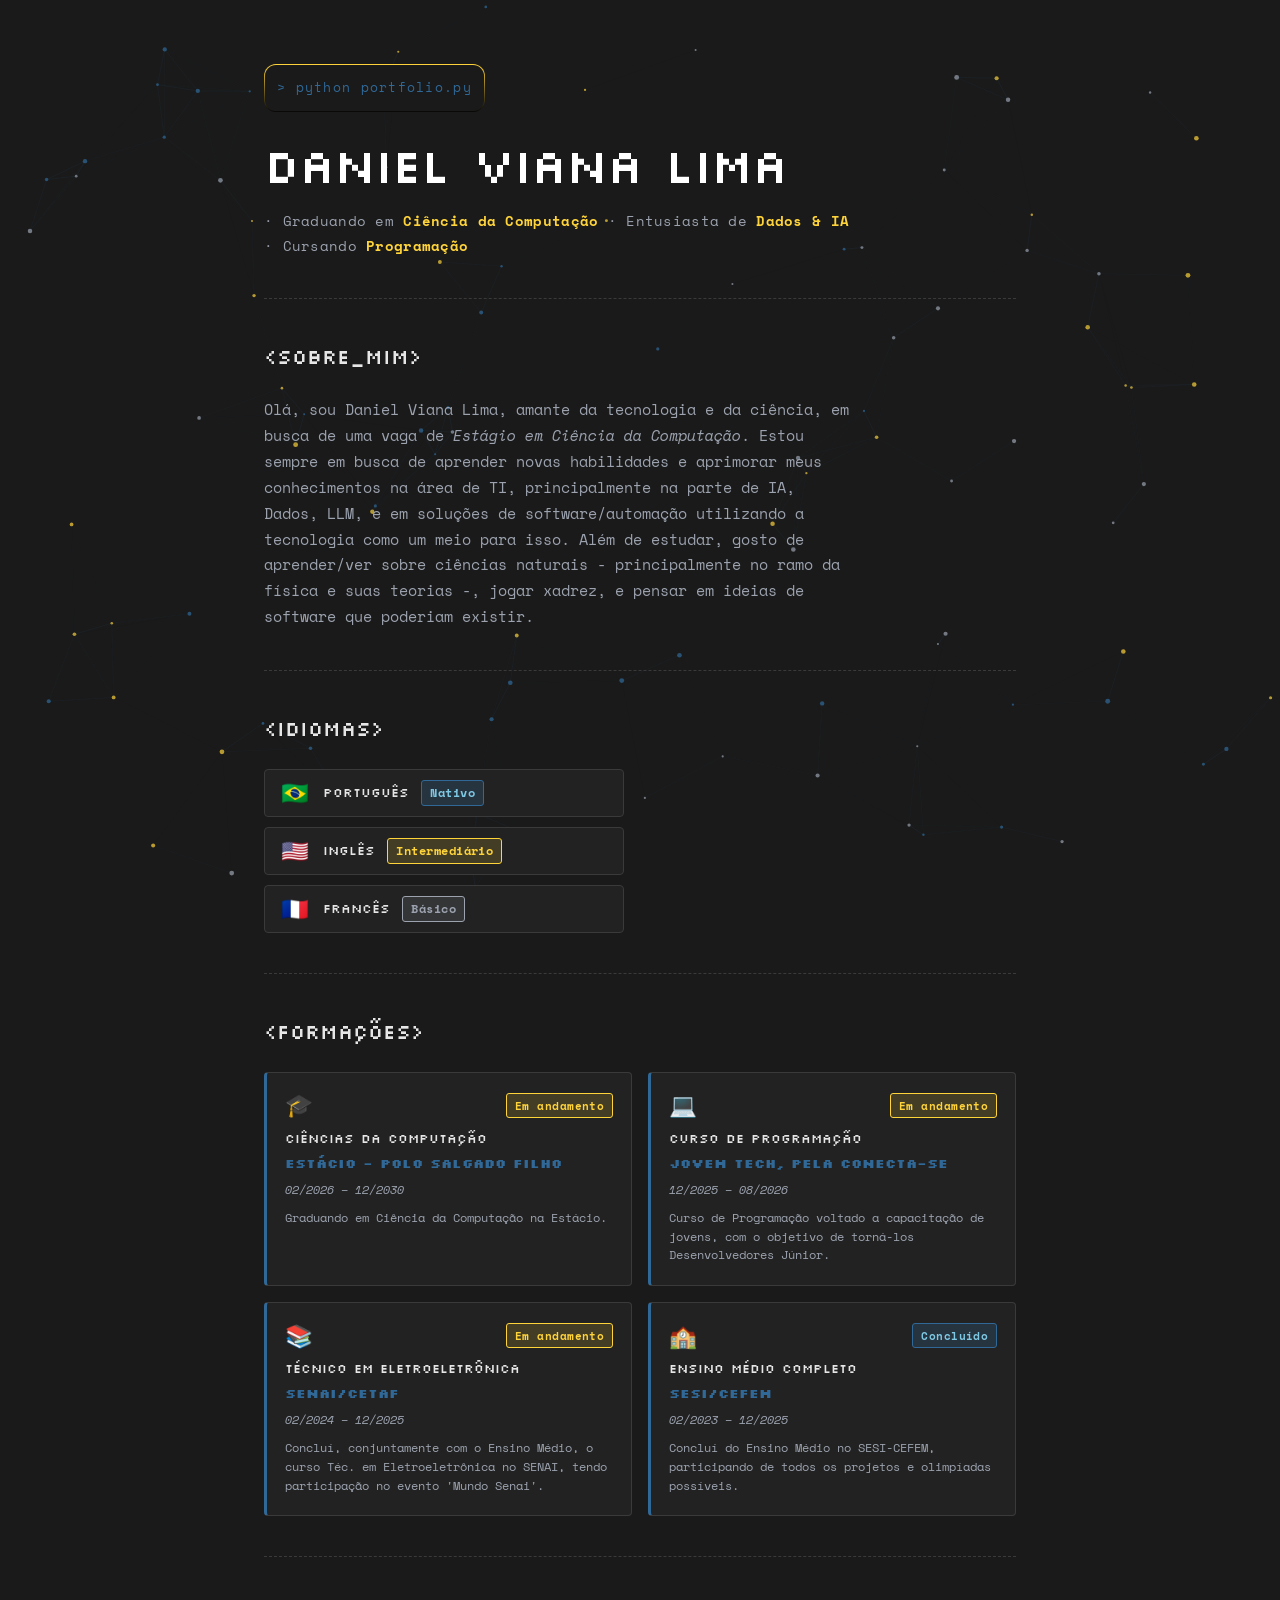
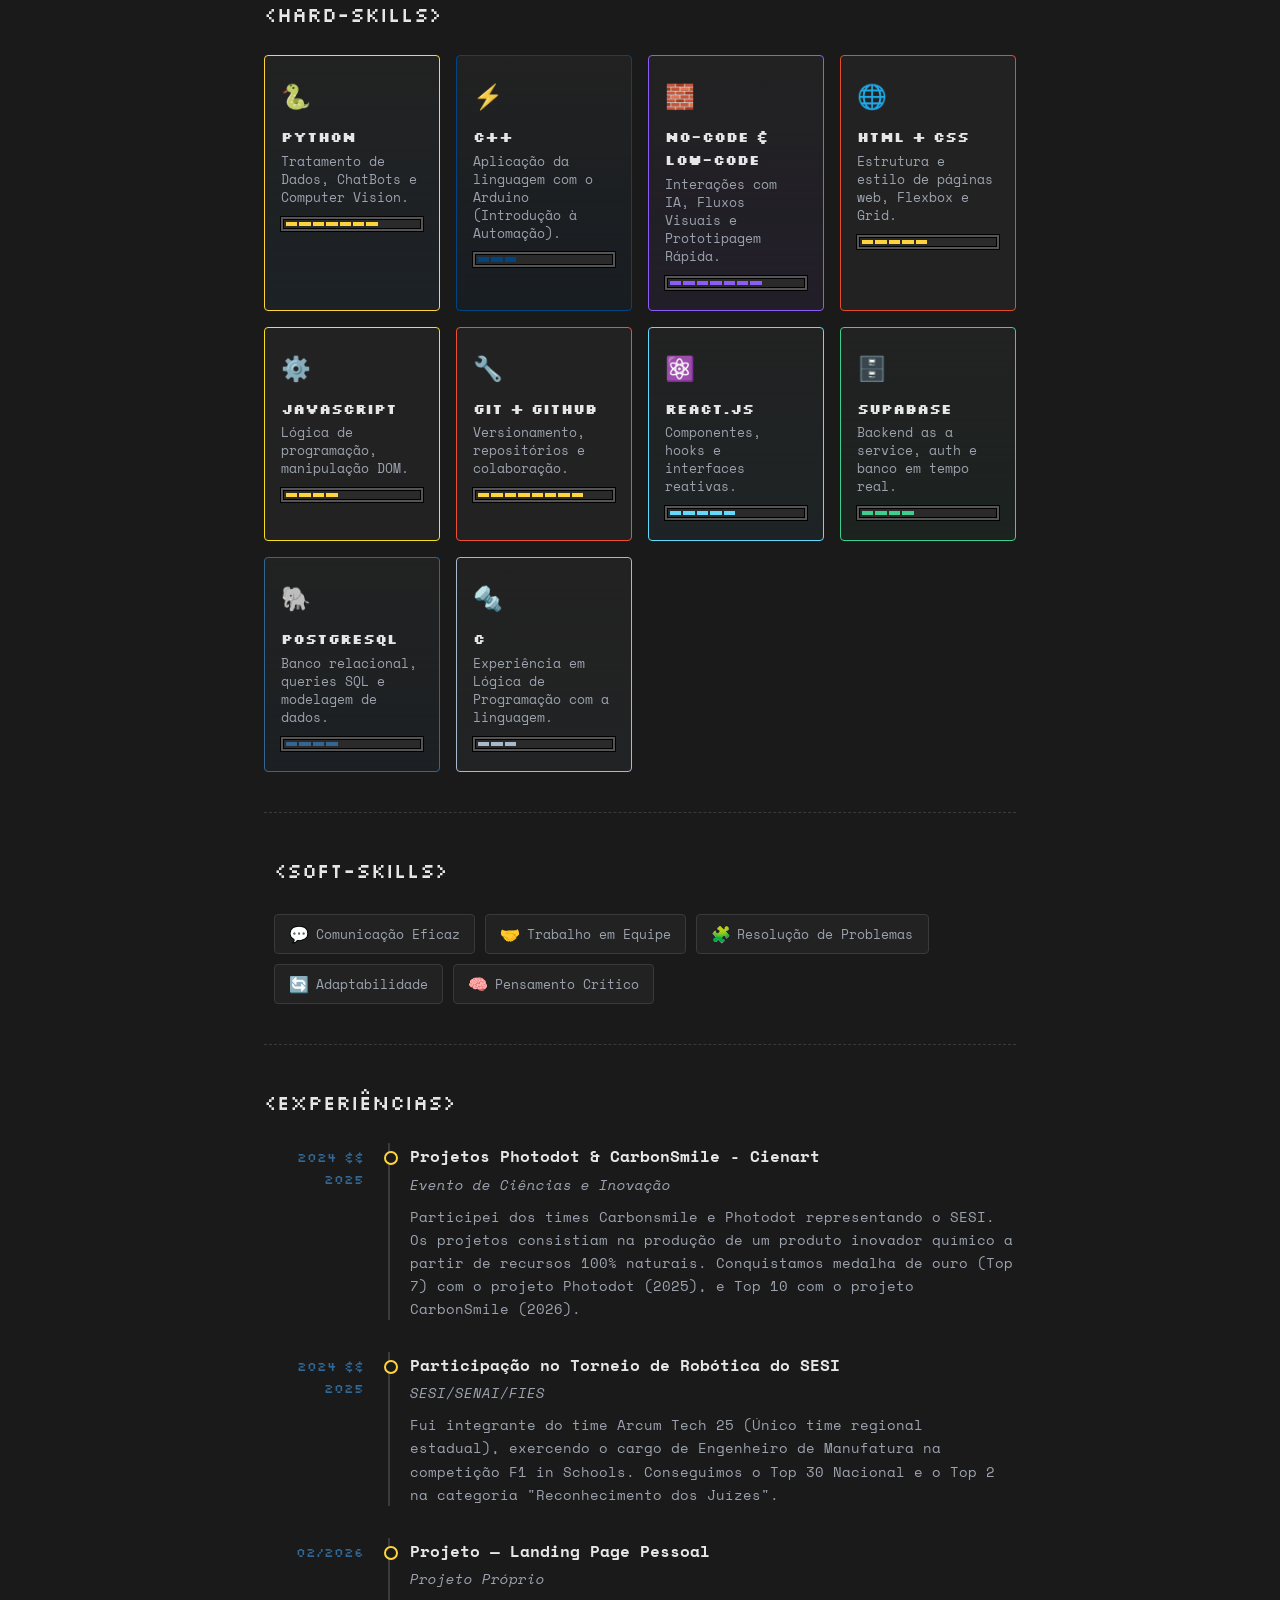
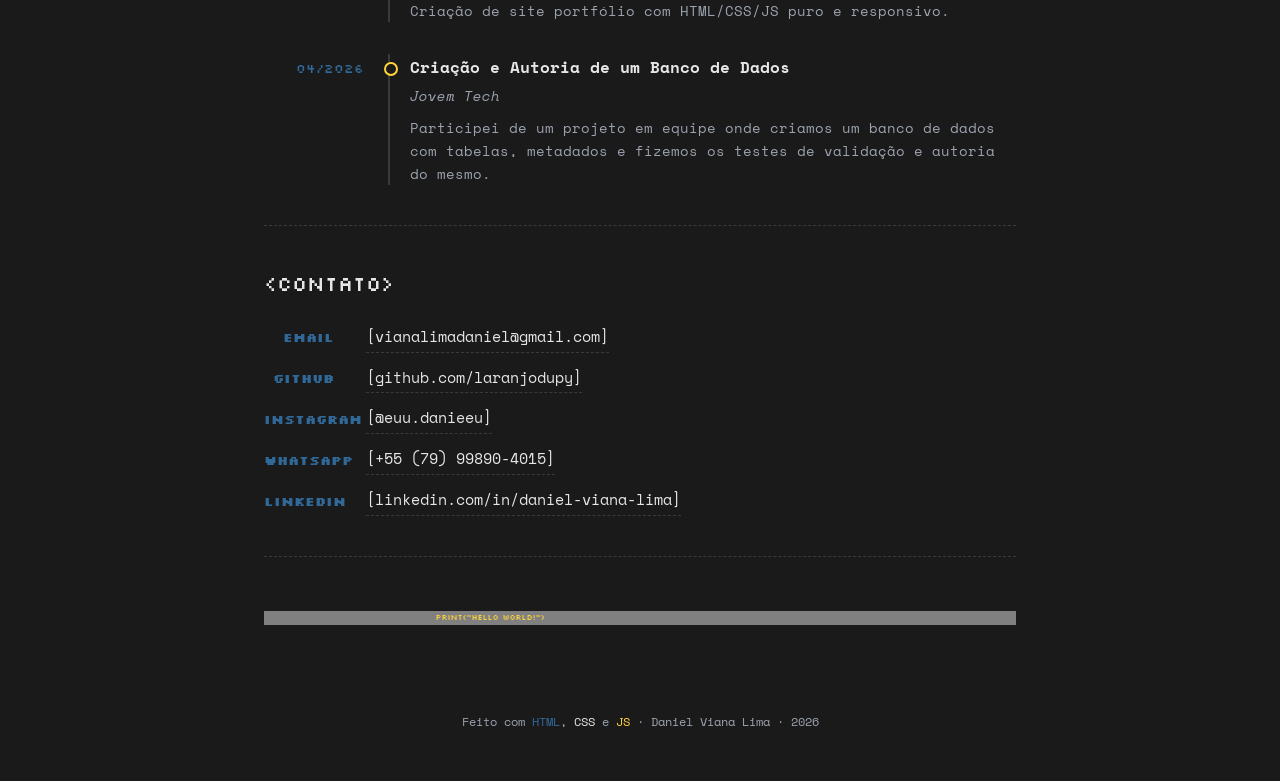
==== commit d04d35c1: "adicionando icone ao site, vamo ver se da certo" ====
--- a/index.html
+++ b/index.html
@@ -4,6 +4,9 @@
   <meta charset="UTF-8">
   <meta name="viewport" content="width=device-width, initial-scale=1.0">
   <title>Portfólio — Daniel</title>
+
+  <!-- Adicionando ícone para o site-->
+  <link rel="icon" href="imagens/iconegatinhohtml.png" type="image/png">
   
   <!-- Importando Fontes Pixeladas e de Terminal -->
   <link rel="preconnect" href="https://fonts.googleapis.com">
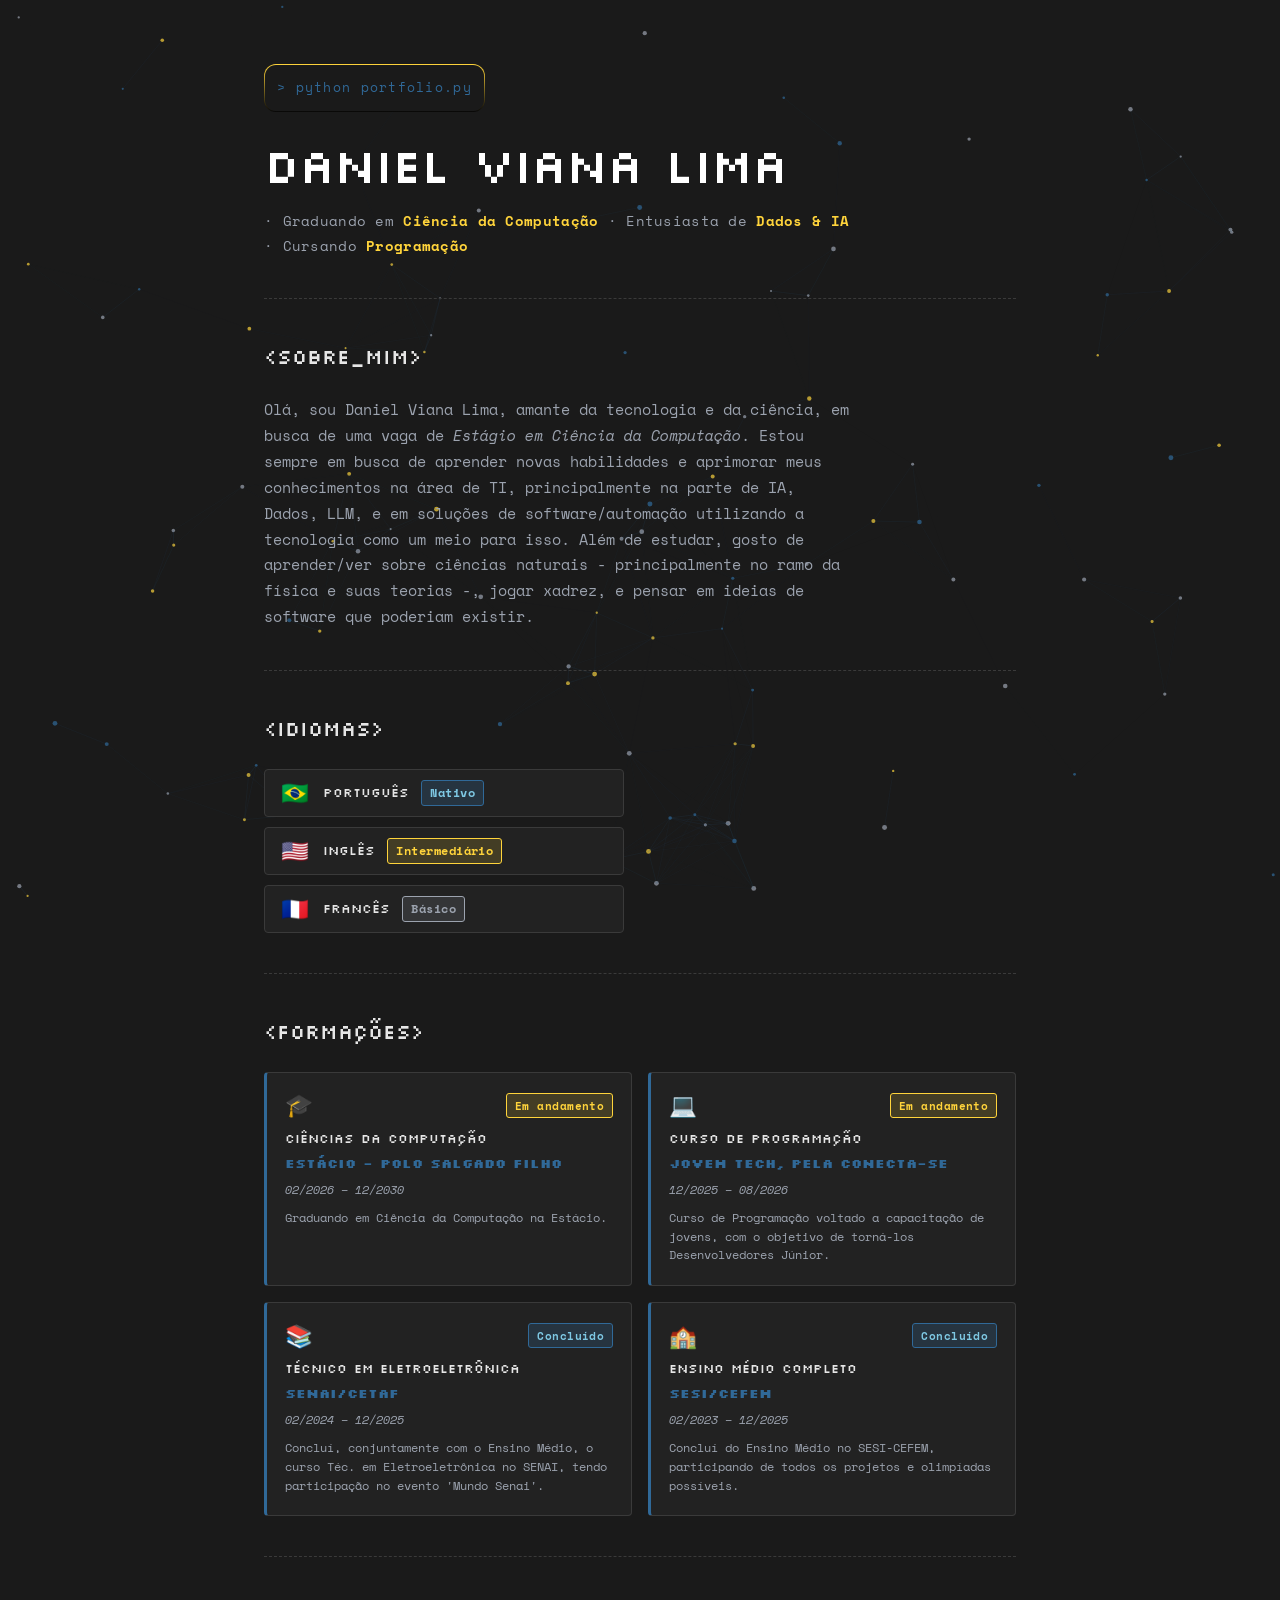
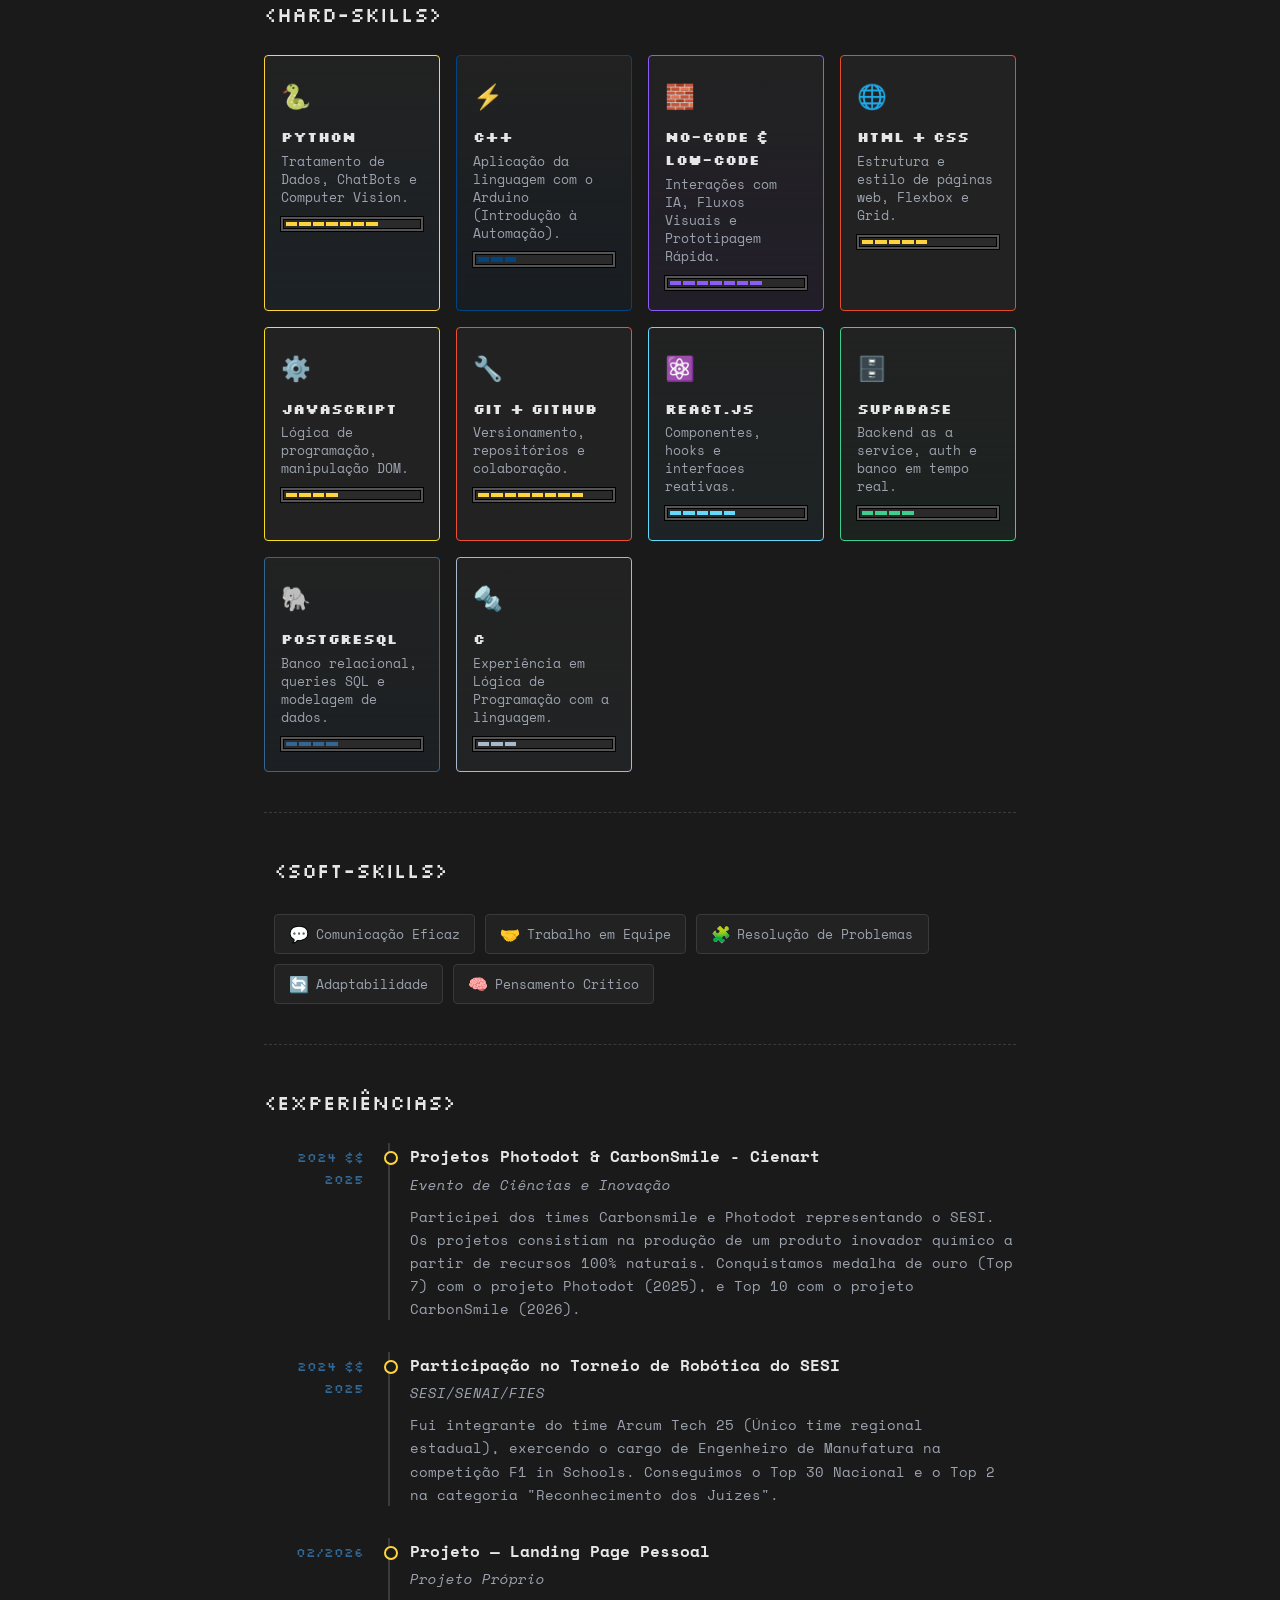
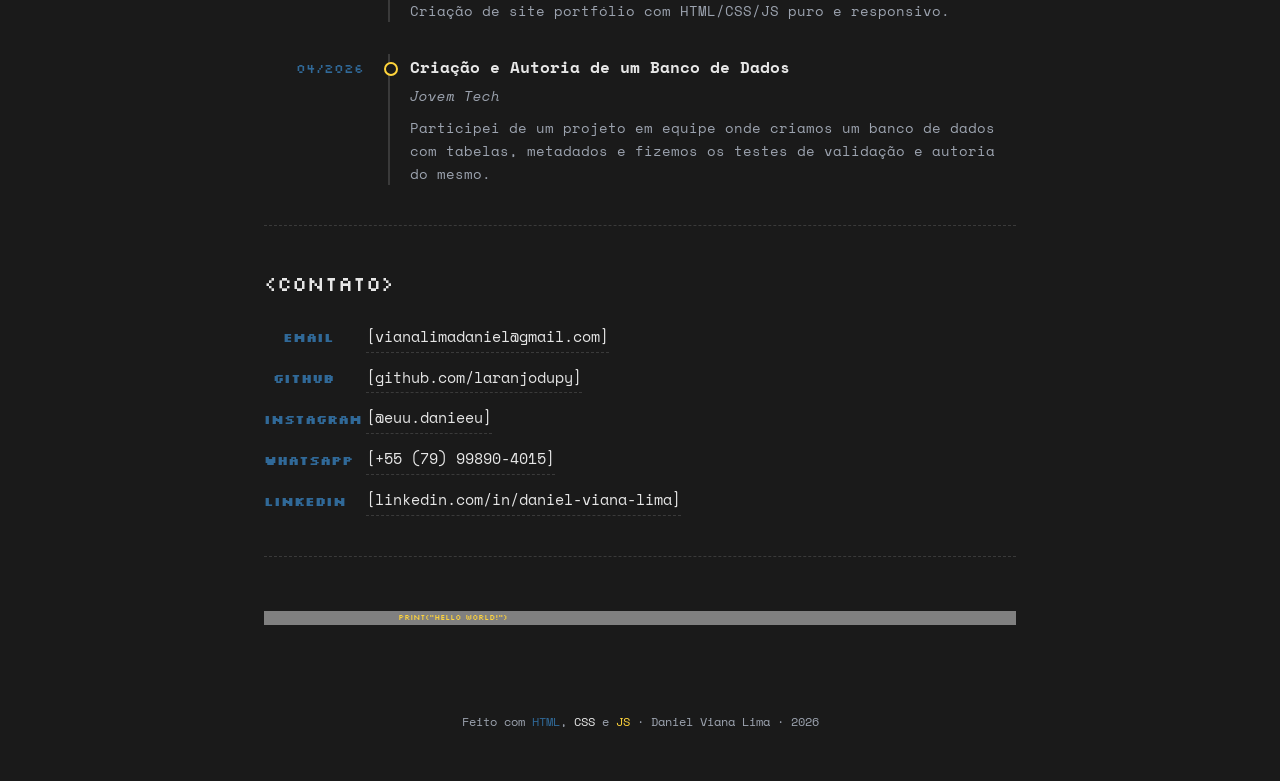
==== commit 6cc246cc: "fetch: corrigindo erro no card de tecnico em eletroeletronica" ====
--- a/index.html
+++ b/index.html
@@ -106,7 +106,7 @@
         <div class="card-formacao">
           <div class="formacao-header">
             <span class="formacao-icone">📚</span>
-            <span class="formacao-status status-andamento">Em andamento</span>
+            <span class="formacao-status status-concluido">Concluído</span>
           </div>
           <h3 class="formacao-curso">Técnico em Eletroeletrônica</h3>
           <span class="formacao-instituicao">SENAI/CETAF</span>
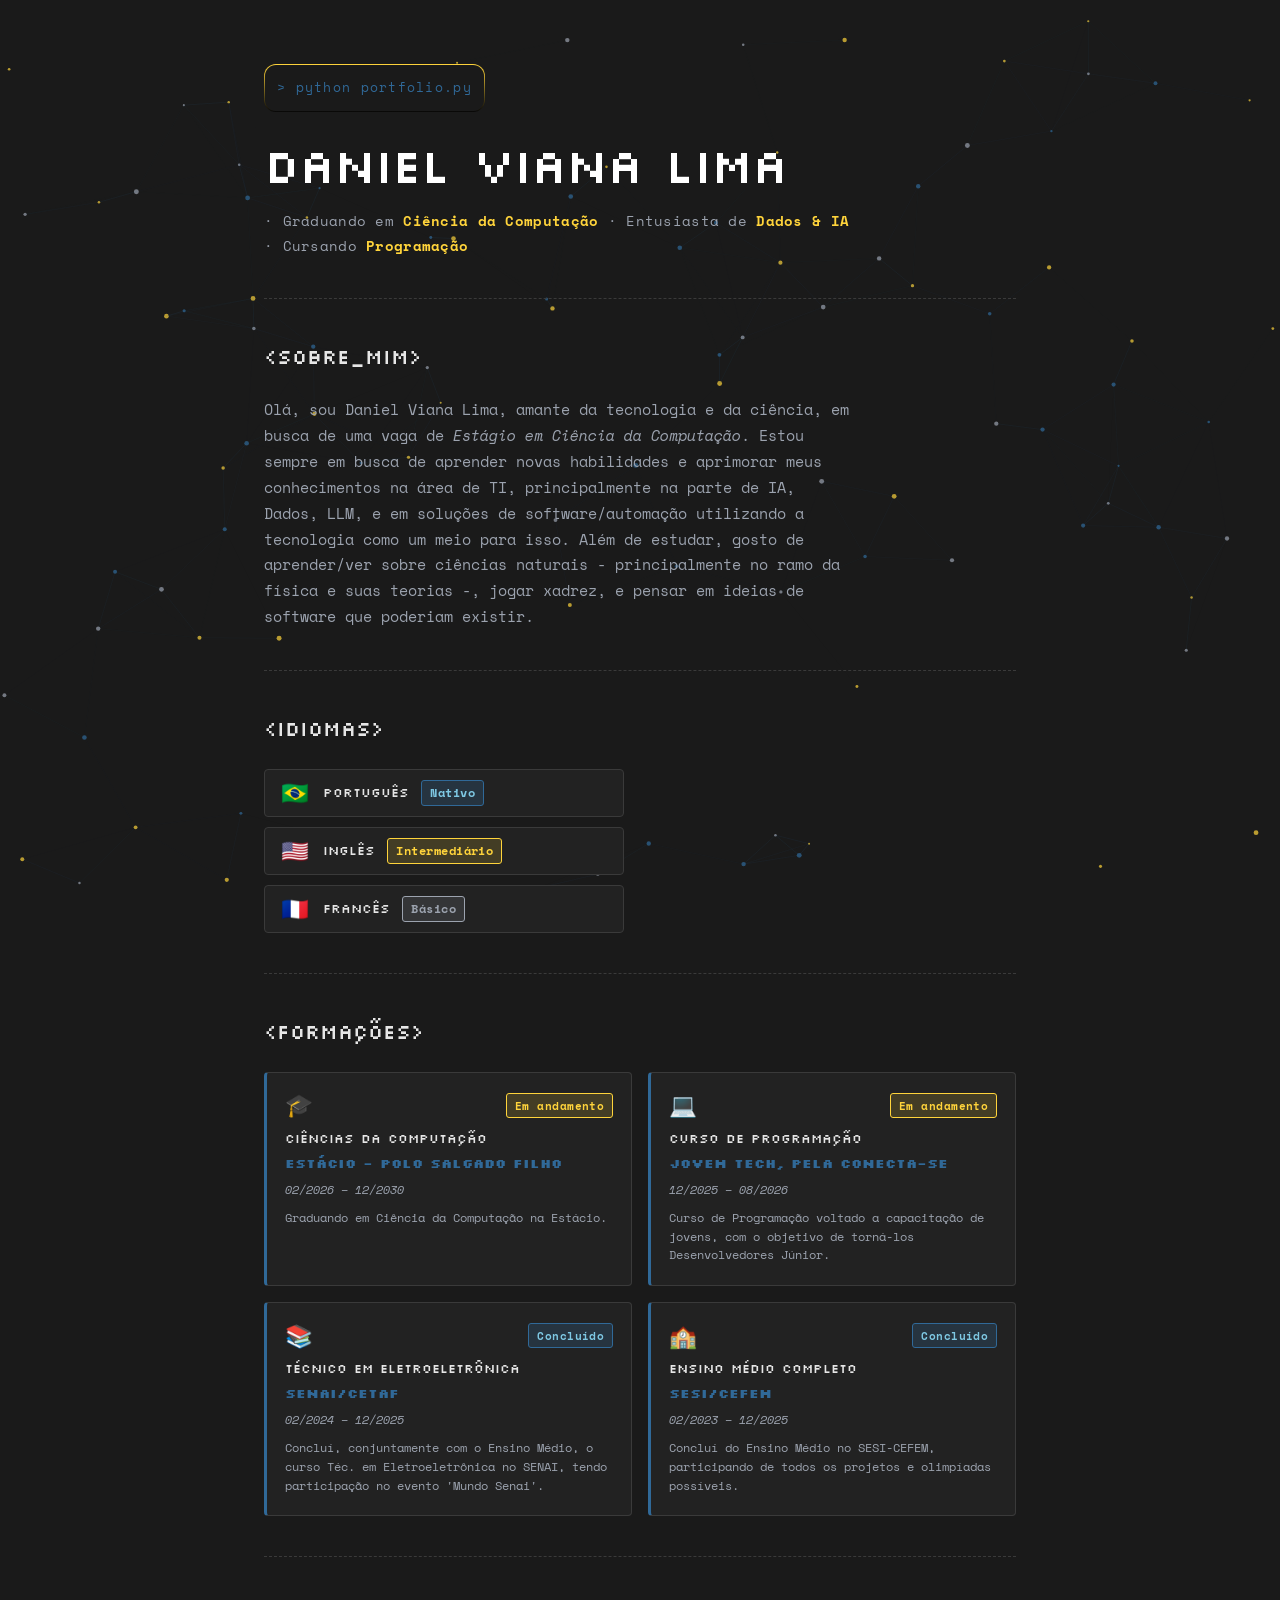
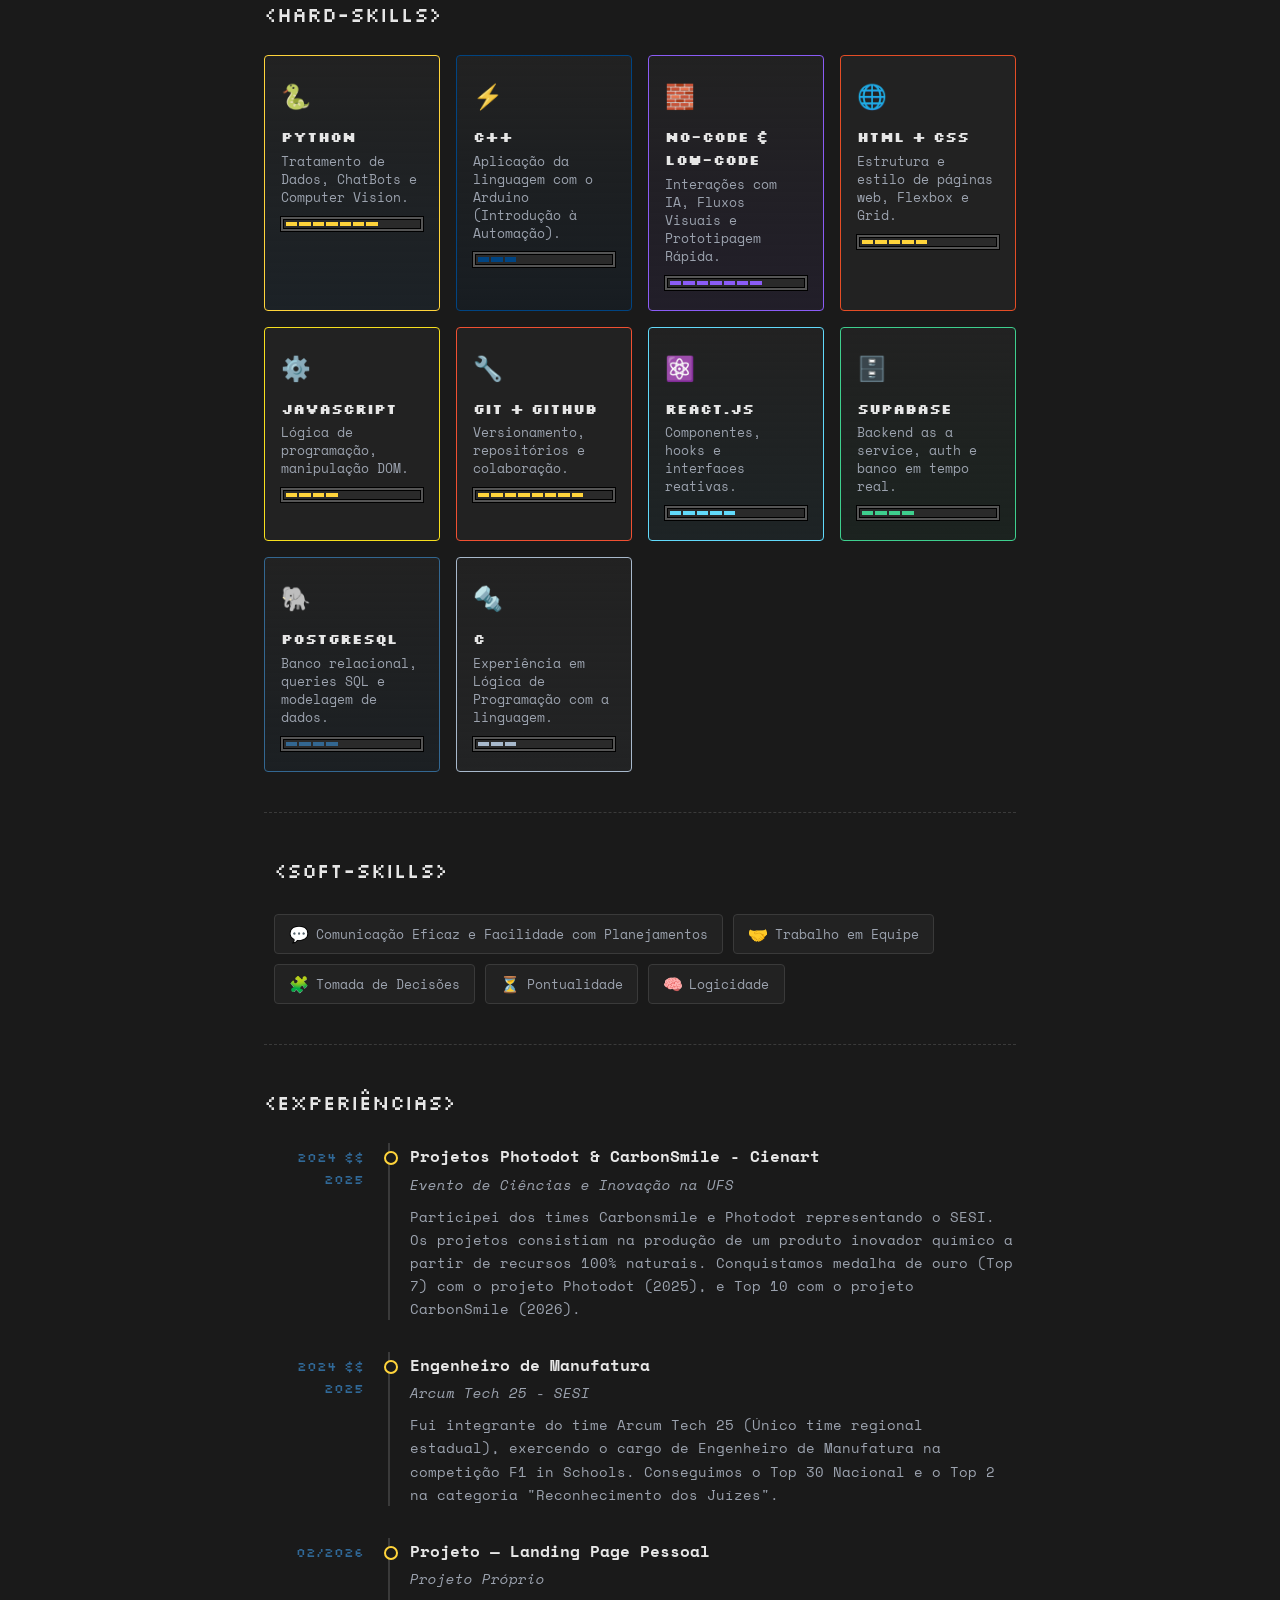
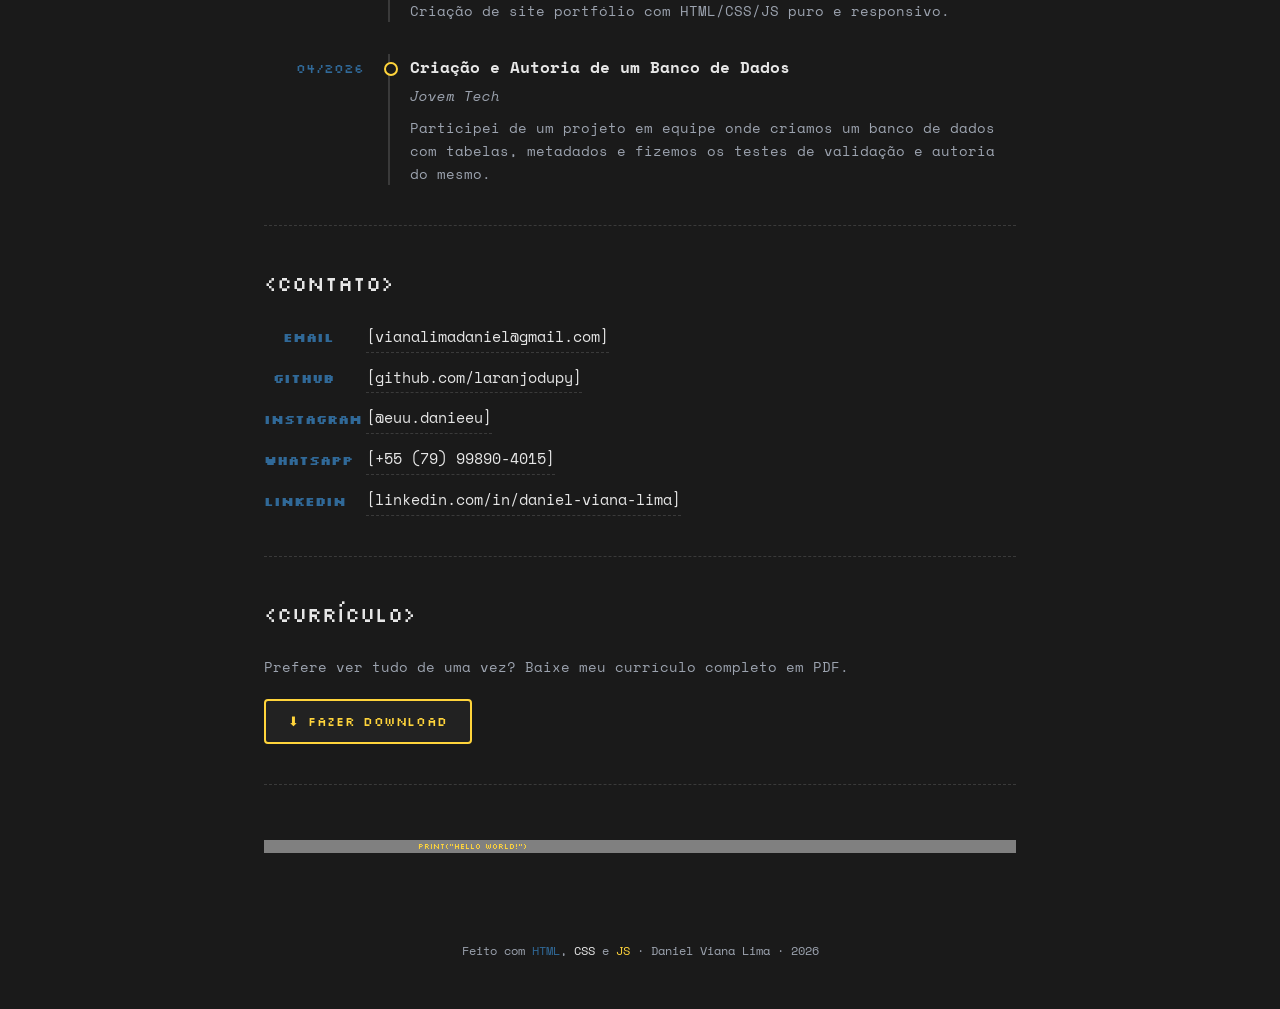
==== commit ab5b75e6: "feat: adicionando seção de baixar currículo; fetch: renomeando pasta imagens para componentes, pois " ====
--- a/index.html
+++ b/index.html
@@ -6,7 +6,7 @@
   <title>Portfólio — Daniel</title>
 
   <!-- Adicionando ícone para o site-->
-  <link rel="icon" href="imagens/iconegatinhohtml.png" type="image/png">
+  <link rel="icon" href="componentes/iconegatinhohtml.png" type="image/png">
   
   <!-- Importando Fontes Pixeladas e de Terminal -->
   <link rel="preconnect" href="https://fonts.googleapis.com">
@@ -303,11 +303,11 @@
         <h2 class="secao-titulo">&lt;Soft-Skills&gt;</h2>
         <!-- [MOD] soft-skills virou grade de caixas com ícone e hover -->
         <ul class="softskills-lista">
-          <li class="softskill-item"><span class="sskill-icone">💬</span>Comunicação Eficaz</li>
+          <li class="softskill-item"><span class="sskill-icone">💬</span>Comunicação Eficaz e Facilidade com Planejamentos</li>
           <li class="softskill-item"><span class="sskill-icone">🤝</span>Trabalho em Equipe</li>
-          <li class="softskill-item"><span class="sskill-icone">🧩</span>Resolução de Problemas</li>
-          <li class="softskill-item"><span class="sskill-icone">🔄</span>Adaptabilidade</li>
-          <li class="softskill-item"><span class="sskill-icone">🧠</span>Pensamento Crítico</li>
+          <li class="softskill-item"><span class="sskill-icone">🧩</span>Tomada de Decisões</li>
+          <li class="softskill-item"><span class="sskill-icone">⏳</span>Pontualidade</li>
+          <li class="softskill-item"><span class="sskill-icone">🧠</span>Logicidade</li>
         </ul>
 
       </div>
@@ -322,7 +322,7 @@
           <span class="exp-data">2024 &amp;&amp; 2025</span>
           <div class="exp-conteudo">
             <h3 class="exp-cargo">Projetos Photodot & CarbonSmile - Cienart</h3>
-            <span class="exp-empresa">Evento de Ciências e Inovação</span>
+            <span class="exp-empresa">Evento de Ciências e Inovação na UFS</span>
             <p class="exp-descricao">Participei dos times Carbonsmile e Photodot representando o SESI. Os projetos consistiam na produção de um produto inovador químico a partir de recursos 100% naturais. Conquistamos medalha de ouro (Top 7) com o projeto Photodot (2025), e Top 10 com o projeto CarbonSmile (2026).</p>
           </div>
         </li>
@@ -331,8 +331,8 @@
         <li class="experiencia-item">
           <span class="exp-data">2024 &amp;&amp; 2025</span>
           <div class="exp-conteudo">
-            <h3 class="exp-cargo">Participação no Torneio de Robótica do SESI</h3>
-            <span class="exp-empresa">SESI/SENAI/FIES</span>
+            <h3 class="exp-cargo">Engenheiro de Manufatura</h3>
+            <span class="exp-empresa">Arcum Tech 25 - SESI</span>
             <p class="exp-descricao">Fui integrante do time Arcum Tech 25 (Único time regional estadual), exercendo o cargo de Engenheiro de Manufatura na competição F1 in Schools. Conseguimos o Top 30 Nacional e o Top 2 na categoria "Reconhecimento dos Juízes".</p>
           </div>
         </li>
@@ -390,6 +390,18 @@
     </section>
 
     <hr class="divisor">
+
+    <!-- [MOD] Seção Currículo adicionada -->
+    <section class="curriculo fade-section">
+      <h2 class="secao-titulo">&lt;Currículo&gt;</h2>
+      <p class="curriculo-desc">Prefere ver tudo de uma vez? Baixe meu currículo completo em PDF.</p>
+      <!-- [MOD] Coloque o arquivo PDF na mesma pasta do index.html e ajuste o href abaixo com o nome exato do arquivo -->
+      <a href="curriculo.pdf" download class="btn-download">
+        <span class="btn-icone">⬇</span> Fazer Download
+      </a>
+    </section>
+
+    <hr class="divisor">
     <marquee direction="right" behavior="scroll" scrollamount="10" class="marquee">
     print("Hello World!")</marquee> <!-- Aprendendo a colocar a faixa que passa pra os lados ksakaks-->
     </header>
--- a/style.css
+++ b/style.css
@@ -72,13 +72,13 @@
    HTML DA PÁGINA
 ===================================================== */
 html {
-  cursor: url('imagens/cursorpy.png'), auto;
+  cursor: url('componentes/cursorpy.png'), auto;
   
 }
 
 /* Seus hovers continuam funcionando normalmente */
 a:hover, button:hover, .card-habilidade:hover {
-  cursor: url('imagens/cursorpy.png'), auto; /* ou text, grab, etc. */
+  cursor: url('componentes/cursorpy.png'), auto; /* ou text, grab, etc. */
 }
 
 /* =====================================================
@@ -707,6 +707,42 @@
   transform: translateY(0);
   
 }
+/* =====================================================
+   SEÇÃO: CURRÍCULO [MOD]
+===================================================== */
+.curriculo-desc {
+  font-size: 0.9rem;
+  color: var(--cor-texto-sec);
+  margin-bottom: 1.25rem;
+}
+
+.btn-download {
+  display: inline-flex;
+  align-items: center;
+  gap: 0.5rem;
+  background-color: var(--cor-fundo-suave);
+  color: var(--python-amarelo);
+  border: 2px solid var(--python-amarelo);
+  border-radius: 4px;
+  padding: 0.6rem 1.4rem;
+  font-family: var(--fonte-titulo);
+  font-size: 0.8rem;
+  text-decoration: none;
+  letter-spacing: 0.05em;
+  transition: background-color 0.2s ease, color 0.2s ease, box-shadow 0.2s ease, transform 0.2s ease;
+}
+
+.btn-download:hover {
+  background-color: var(--python-amarelo);
+  color: var(--cor-fundo);
+  box-shadow: 4px 4px 0px rgba(255, 212, 59, 0.35);
+  transform: translateY(-2px);
+}
+
+.btn-icone {
+  font-style: normal;
+}
+
 /* =====================================================
    RODAPÉ
 ===================================================== */
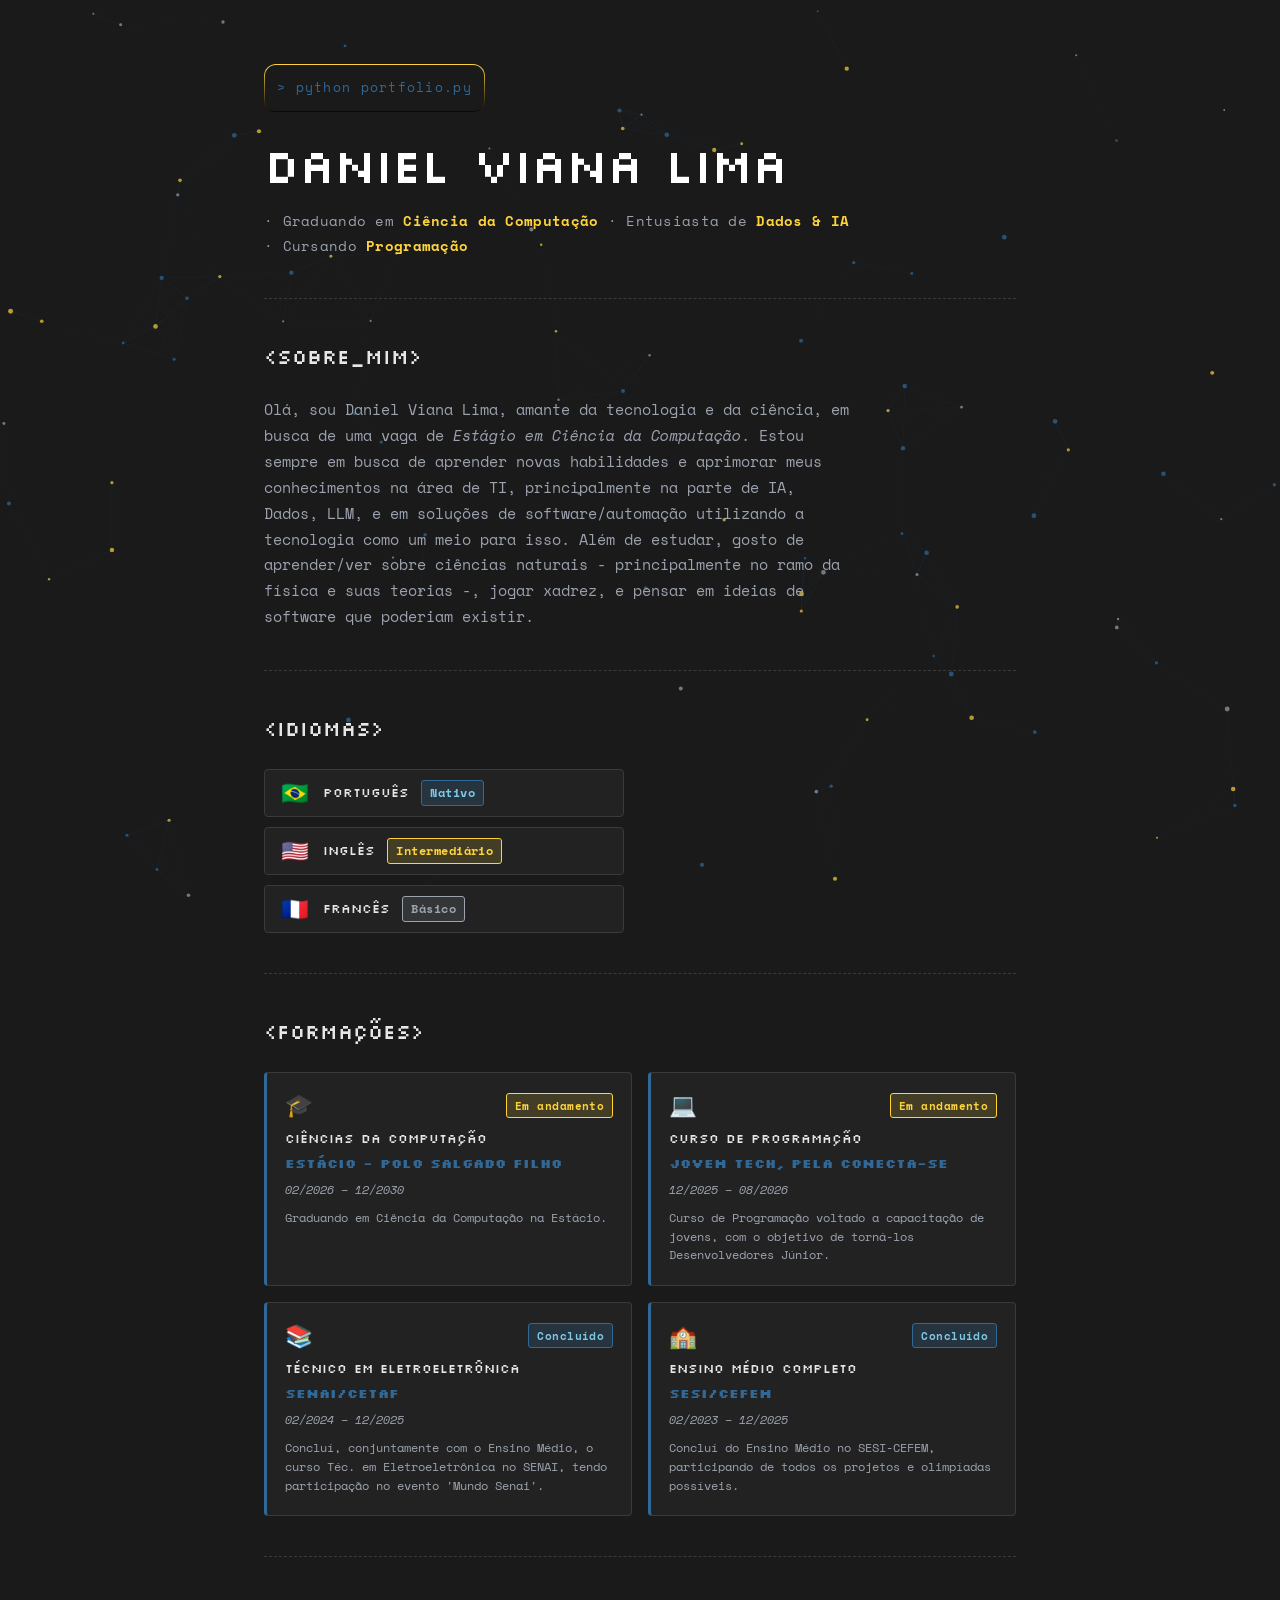
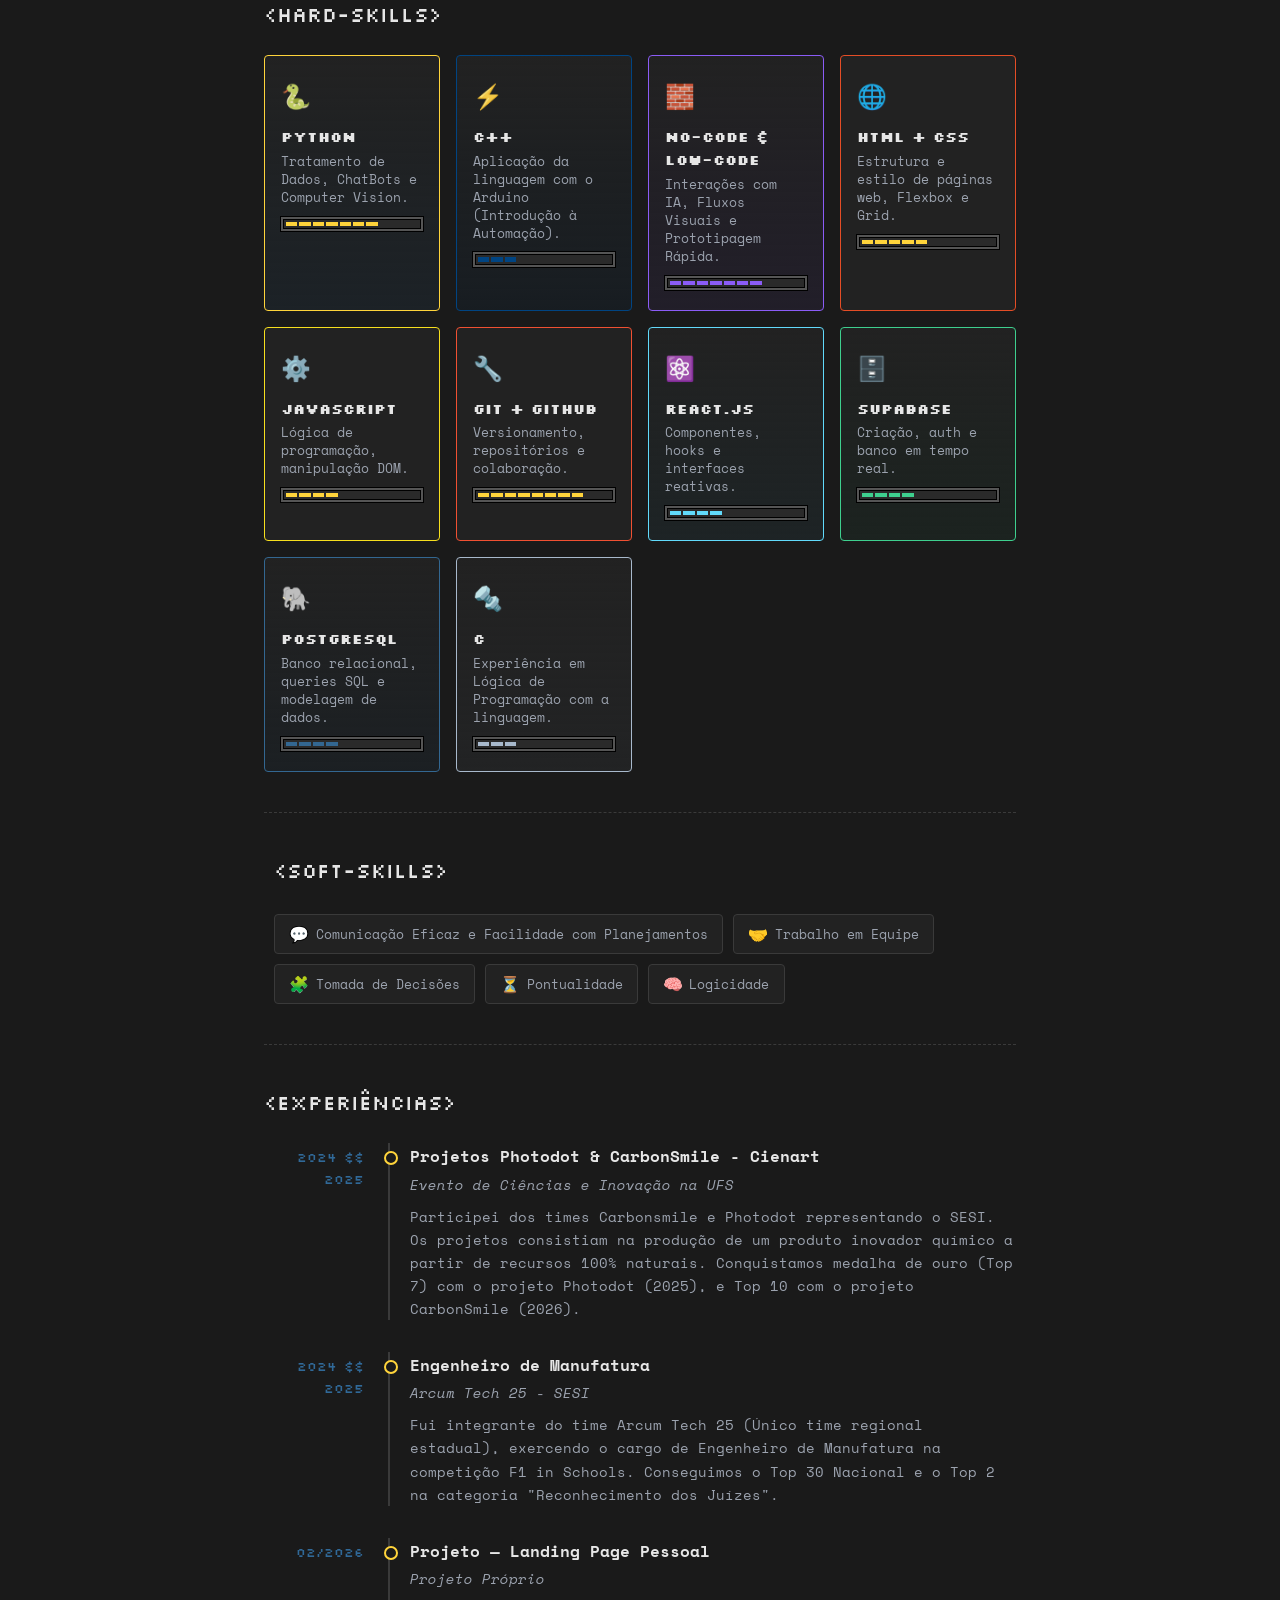
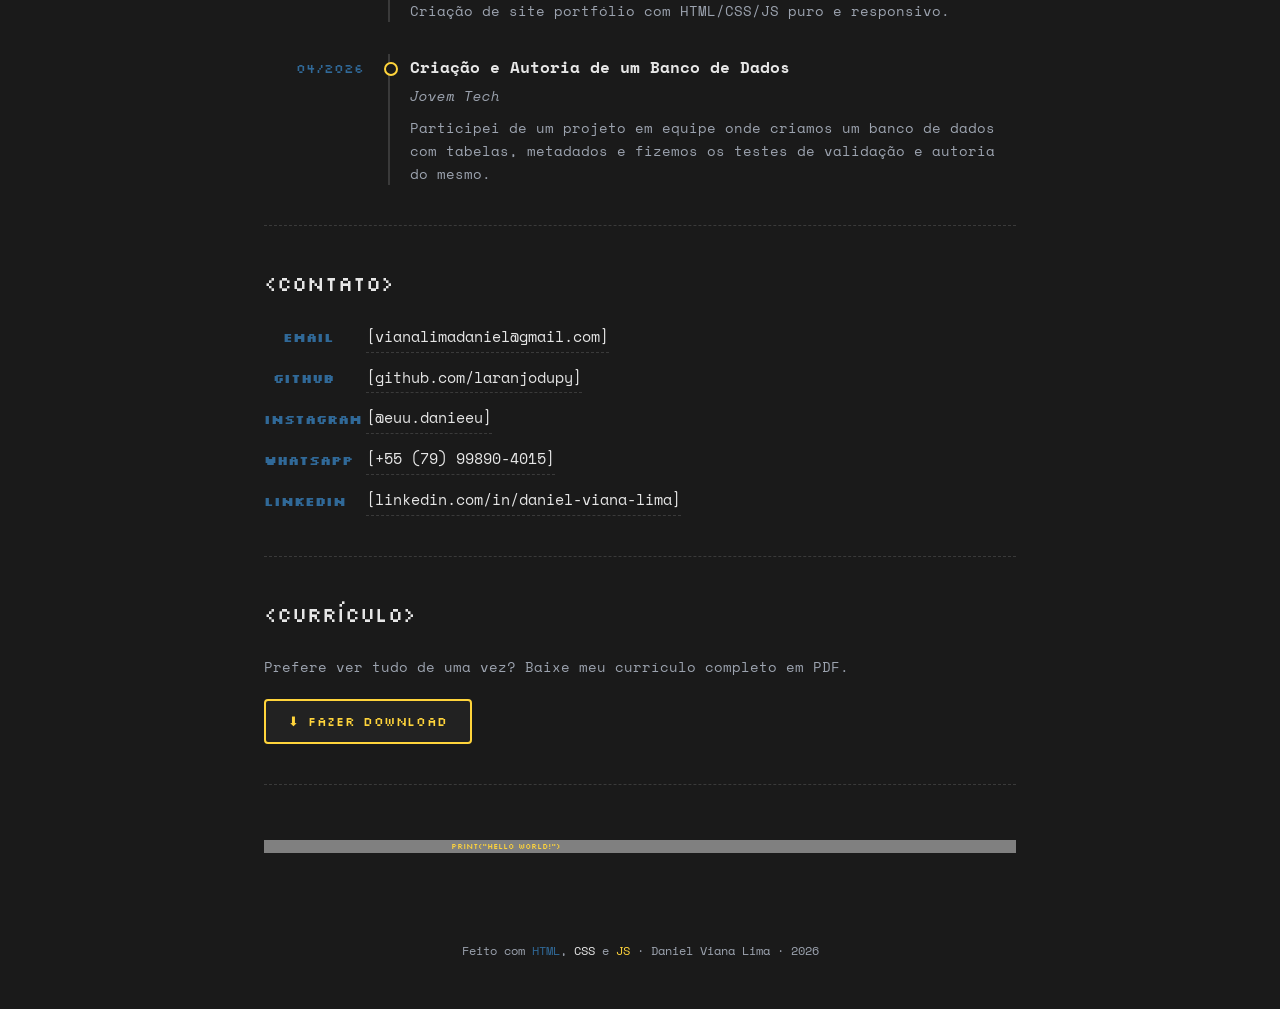
==== commit 55b0014e: "linkando o curriculo, agora vai" ====
--- a/index.html
+++ b/index.html
@@ -244,7 +244,6 @@
               <span class="pixel"></span>
               <span class="pixel"></span>
               <span class="pixel"></span>
-              <span class="pixel"></span>
             </div>
           </div>
         </div>
@@ -253,7 +252,7 @@
         <div class="card-habilidade" id="card-supabase">
           <span class="icone">🗄️</span>
           <h3>Supabase</h3>
-          <p>Backend as a service, auth e banco em tempo real.</p>
+          <p>Criação, auth e banco em tempo real.</p>
           <div class="container-barrinha">
             <div class="barrinha-conhecimento barrinha-supabase" style="--conhecimento: 1;">
               <span class="pixel"></span>
@@ -395,8 +394,8 @@
     <section class="curriculo fade-section">
       <h2 class="secao-titulo">&lt;Currículo&gt;</h2>
       <p class="curriculo-desc">Prefere ver tudo de uma vez? Baixe meu currículo completo em PDF.</p>
-      <!-- [MOD] Coloque o arquivo PDF na mesma pasta do index.html e ajuste o href abaixo com o nome exato do arquivo -->
-      <a href="curriculo.pdf" download class="btn-download">
+
+      <a href="/componentes/curriculo_daniel.pdf" download class="btn-download">
         <span class="btn-icone">⬇</span> Fazer Download
       </a>
     </section>
